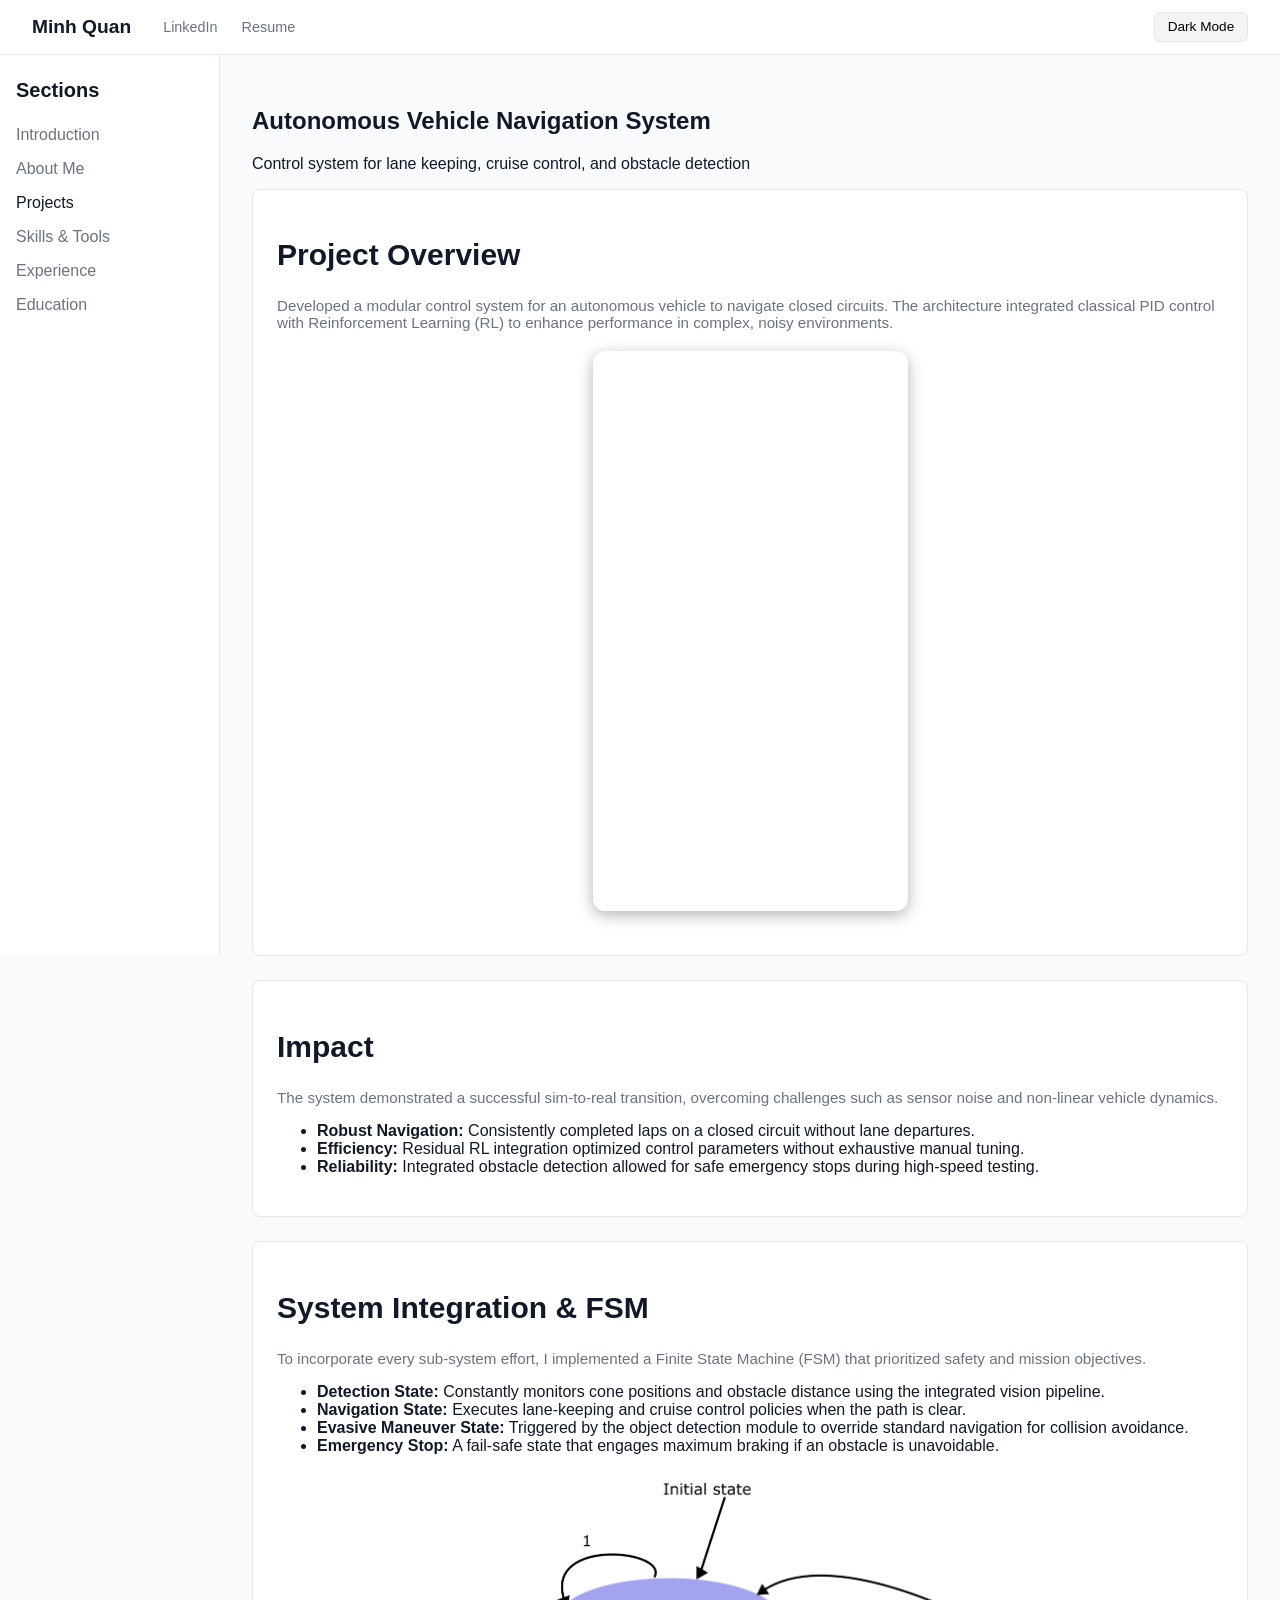
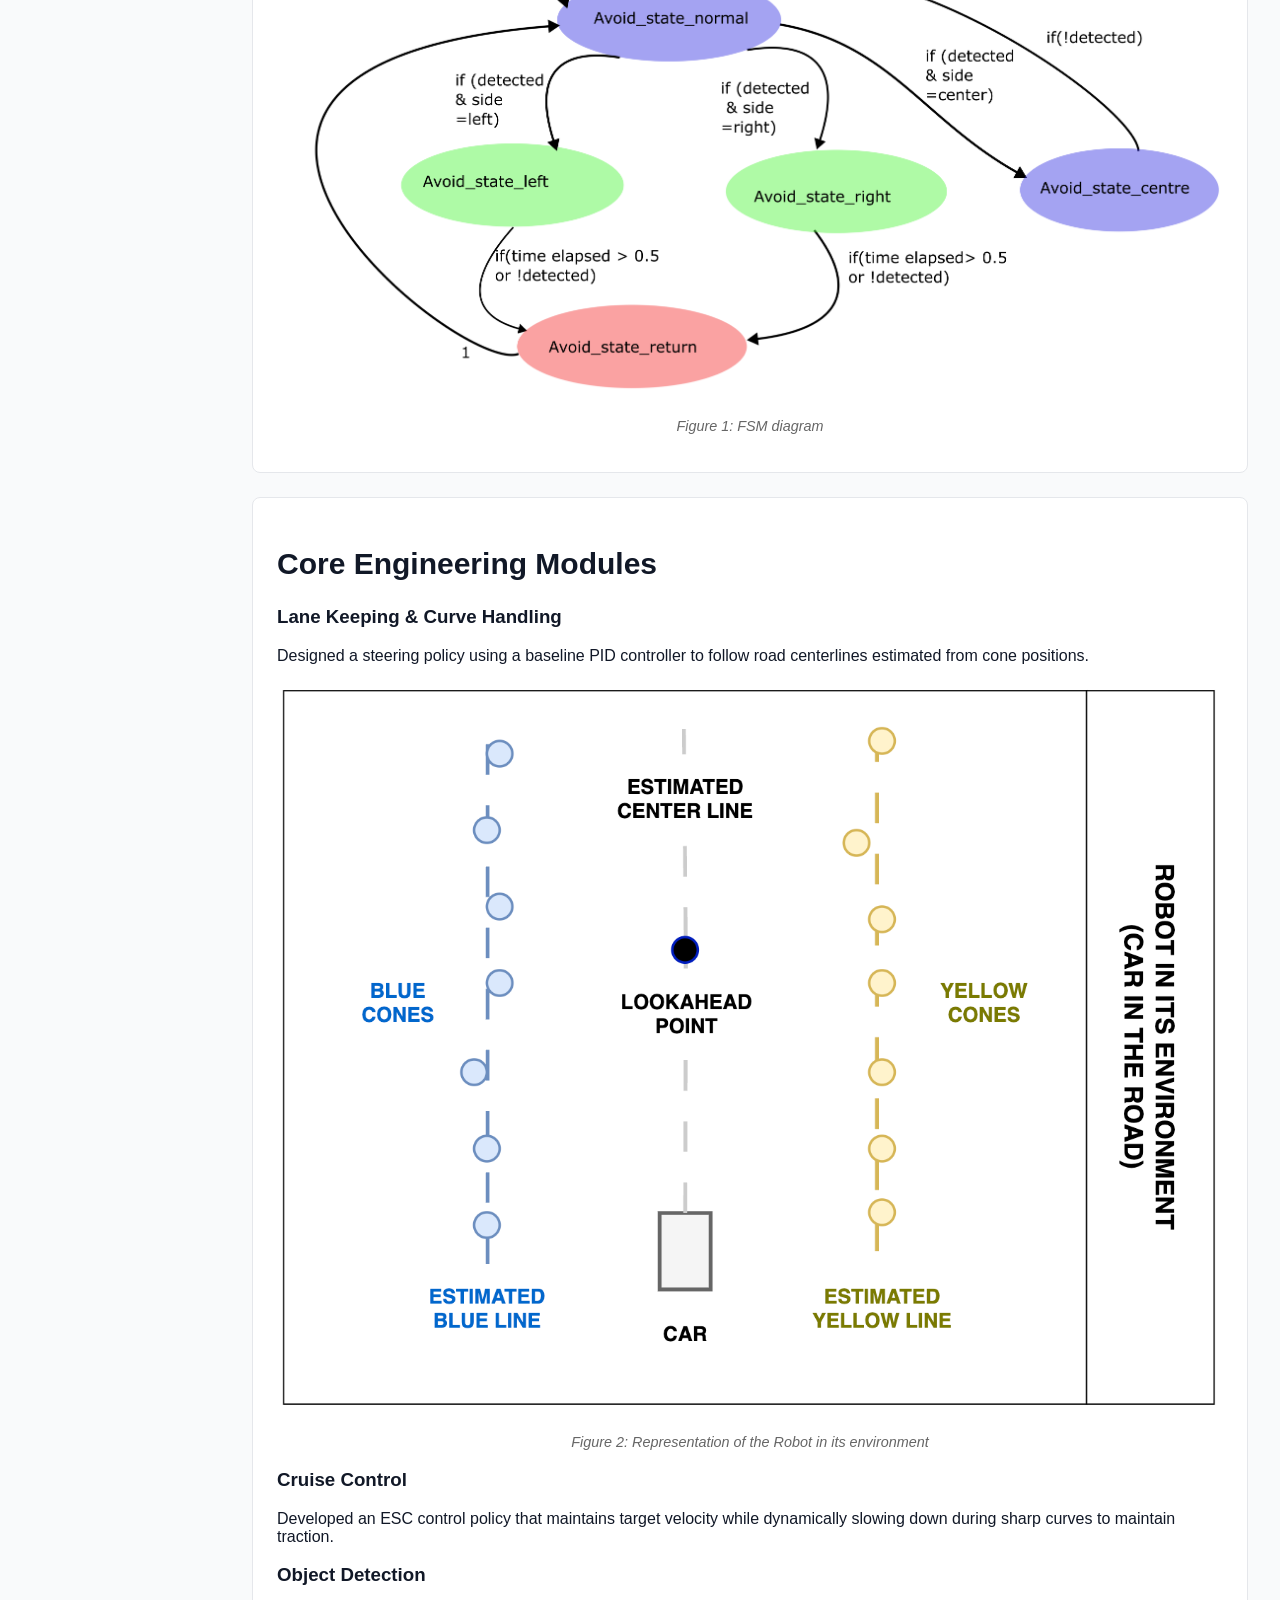
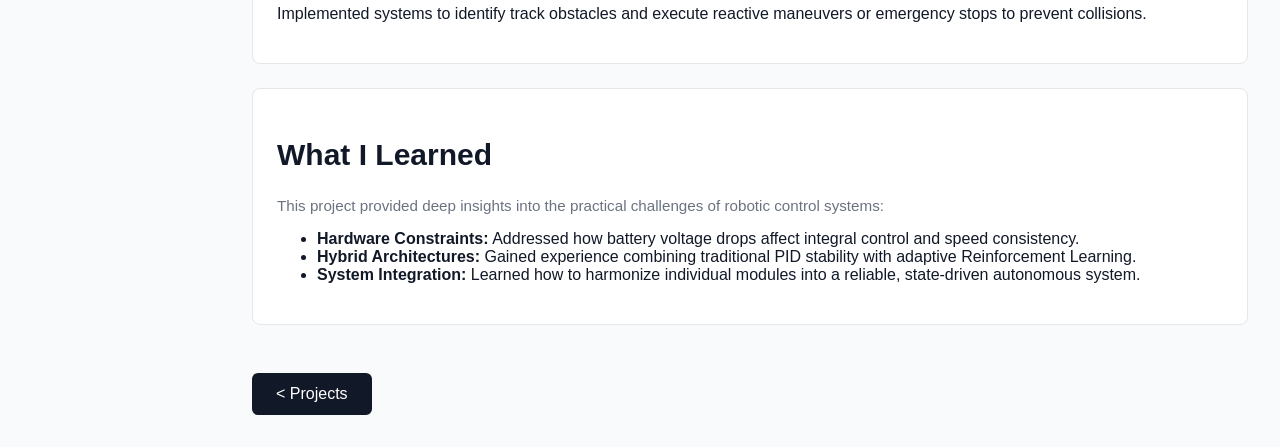
==== autonomous_car.html @ 0cfc57b3 "autonomous car" ====
<!DOCTYPE html>
<html lang="en">
<head>
  <meta charset="UTF-8">
  <meta name="viewport" content="width=device-width, initial-scale=1.0">
  <title>Autonomous Vehicle Navigation | Portfolio</title>
  <link rel="stylesheet" href="style.css">
  
</head>
<body>
  <header class="header">
    <div class="header-left">
      <span class="logo">Minh Quan</span>
      <nav class="top-nav">
        <a href="https://www.linkedin.com/in/your-profile" target="_blank">LinkedIn</a>
        <a href="#">Resume</a>
      </nav>
    </div>
    <div class="header-right">
      <button id="dark-mode-toggle" class="toggle-btn">
        <span class="mode-text">Dark Mode</span>
      </button>
    </div>
  </header>

  <div class="container">
    <aside class="sidebar">
      <h2>Sections</h2>
      <nav class="nav-links">
        <a href="index.html">Introduction</a>
        <a href="index.html#about">About Me</a>
        <a href="projects.html" class="active">Projects</a>
        <a href="skills.html">Skills & Tools</a>
        <a href="experience.html">Experience</a>
        <a href="education.html">Education</a>
      </nav>
    </aside>

    <main class="main-content">
      <section id="project-header">
        <h1>Autonomous Vehicle Navigation System</h1>
        <p class="subtitle">Control system for lane keeping, cruise control, and obstacle detection</p>
      </section>

      <div class="card">
        <div class="card-header">
          <h2>Project Overview</h2>
        </div>
        <p class="description">
          Developed a modular control system for an autonomous vehicle to navigate closed circuits. 
          The architecture integrated classical PID control with Reinforcement Learning (RL) to enhance performance in complex, noisy environments.
        </p>
        <div class="short-video-container">
          <div class="short-video-wrapper">
            <iframe 
              src="https://www.youtube.com/embed/aE3atXdA6-c" 
              title="Autonomous Car Demo" 
              frameborder="0" 
              allow="accelerometer; autoplay; clipboard-write; encrypted-media; gyroscope; picture-in-picture" 
              allowfullscreen>
            </iframe>
          </div>
        </div>
      </div>

      <div class="card">
        <div class="card-header">
          <h2>Impact</h2>
        </div>
        <p class="description">
          The system demonstrated a successful sim-to-real transition, overcoming challenges such as sensor noise and non-linear vehicle dynamics.
        </p>
        <ul>
          <li><strong>Robust Navigation:</strong> Consistently completed laps on a closed circuit without lane departures.</li>
          <li><strong>Efficiency:</strong> Residual RL integration optimized control parameters without exhaustive manual tuning.</li>
          <li><strong>Reliability:</strong> Integrated obstacle detection allowed for safe emergency stops during high-speed testing.</li>
        </ul>
      </div>

      <div class="card">
        <div class="card-header">
          <h2>System Integration & FSM</h2>
        </div>
        <p class="description">
          To incorporate every sub-system effort, I implemented a Finite State Machine (FSM) that prioritized safety and mission objectives.
        </p>
        <ul>
          <li><strong>Detection State:</strong> Constantly monitors cone positions and obstacle distance using the integrated vision pipeline.</li>
          <li><strong>Navigation State:</strong> Executes lane-keeping and cruise control policies when the path is clear.</li>
          <li><strong>Evasive Maneuver State:</strong> Triggered by the object detection module to override standard navigation for collision avoidance.</li>
          <li><strong>Emergency Stop:</strong> A fail-safe state that engages maximum braking if an obstacle is unavoidable.</li>
        </ul>
        <img src="images/FSM_diagram.png" alt="FSM Diagram" class="project-img">
        <p class="img-caption">Figure 1: FSM diagram</p>
      </div>

      <div class="card">
        <div class="card-header">
          <h2>Core Engineering Modules</h2>
        </div>
        
        <h3>Lane Keeping & Curve Handling</h3>
        <p>Designed a steering policy using a baseline PID controller to follow road centerlines estimated from cone positions.</p>
        <img src="images/fig-1.png" alt="Robot in Environment" class="project-img">
        <p class="img-caption">Figure 2: Representation of the Robot in its environment</p>

        <h3>Cruise Control</h3>
        <p>Developed an ESC control policy that maintains target velocity while dynamically slowing down during sharp curves to maintain traction.</p>

        <h3>Object Detection</h3>
        <p>Implemented systems to identify track obstacles and execute reactive maneuvers or emergency stops to prevent collisions.</p>
      </div>

      <div class="card">
        <div class="card-header">
          <h2>What I Learned</h2>
        </div>
        <p class="description">
          This project provided deep insights into the practical challenges of robotic control systems:
        </p>
        <ul>
          <li><strong>Hardware Constraints:</strong> Addressed how battery voltage drops affect integral control and speed consistency.</li>
          <li><strong>Hybrid Architectures:</strong> Gained experience combining traditional PID stability with adaptive Reinforcement Learning.</li>
          <li><strong>System Integration:</strong> Learned how to harmonize individual modules into a reliable, state-driven autonomous system.</li>
        </ul>
      </div>
      <a href="projects.html" class="cta-button">&lt; Projects</a>
    </main>
  </div>

  <script src="script.js"></script>
</body>
</html>
---- style.css ----
/* Reset & general */
body {
  margin: 0;
  font-family: Arial, sans-serif;
  background-color: #f9fafb;
  color: #111827;
}

/* Container for sidebar + main content */
.container {
  display: flex;
  min-height: 100vh;
}

/* Sidebar */
.sidebar {
  width: 220px;
  background-color: #ffffff;
  border-right: 1px solid #e5e7eb;
  padding: 1.5rem 1rem;
  box-sizing: border-box;
  position: sticky;
  top: 0;
  height: 100vh;
}

.sidebar h2 {
  margin-top: 0;
  font-size: 1.25rem;
  font-weight: bold;
}

.nav-links {
  display: flex;
  flex-direction: column;
  margin-top: 1rem;
}

.nav-links a {
  text-decoration: none;
  color: #6b7280;
  padding: 0.5rem 0;
  font-weight: 500;
  transition: color 0.2s;
}

.nav-links a:hover,
.nav-links a.active {
  color: #111827;
}

/* Main content */
.main-content {
  flex: 1;
  padding: 2rem;
  overflow-y: auto;
}

/* Sections */
.section {
  display: none;
}

.section.active {
  display: block;
}

.section h1 {
  font-size: 2rem;
  margin-bottom: 1rem;
}

/* Cards (for experience, education, projects) */
.card,
.project-card {
  background-color: #ffffff;
  border: 1px solid #e5e7eb;
  border-radius: 0.5rem;
  padding: 1.5rem;
  margin-bottom: 1.5rem;
  box-sizing: border-box;
  transition: transform 0.2s, box-shadow 0.2s;
}

.card:hover,
.project-card:hover {
  transform: translateY(-5px);
  box-shadow: 0 10px 15px rgba(0,0,0,0.1);
}

.card-header,
.project-card h3 {
  margin-top: 0;
  font-size: 1.25rem;
  margin-bottom: 0.5rem;
}

.card .date {
  font-size: 0.85rem;
  color: #6b7280;
  display: block;
  margin-bottom: 0.25rem;
}

.card .description,
.project-card p {
  font-size: 0.95rem;
  color: #6b7280;
  margin: 0;
}

.project-card a {
  color: #3b82f6;
  text-decoration: none;
}

.project-card a:hover {
  text-decoration: underline;
}

/* Header (top bar above main content) */
.header {
  background: rgba(255, 255, 255, 0.9);
  border-bottom: 1px solid #e5e7eb;
  padding: 1rem;
  position: sticky;
  top: 0;
  z-index: 100;
}

.header .logo {
  font-weight: bold;
  font-size: 1.2rem;
  text-decoration: none;
  color: #111827;
}

.nav {
  display: flex;
  gap: 1rem;
}

.nav a {
  text-decoration: none;
  color: #6b7280;
  font-weight: 500;
  transition: color 0.2s ease;
}

.nav a:hover {
  color: #111827;
}

/* Loader */
.loader {
  display: flex;
  flex-direction: column;
  align-items: center;
  margin-top: 2rem;
}

.loader-icon {
  width: 50px;
  height: 50px;
  stroke: #6b7280;
  fill: none;
  stroke-width: 2;
  animation: spin 1s linear infinite;
}

@keyframes spin {
  from { transform: rotate(0deg); }
  to { transform: rotate(360deg); }
}

/* Footer */
.footer {
  background-color: rgba(255, 255, 255, 0.95);
  border-top: 1px solid #e5e7eb;
  padding: 1rem 0;
  text-align: center;
  font-size: 0.9rem;
  color: #6b7280;
}

.footer a {
  color: #3b82f6;
  text-decoration: none;
}

.footer a:hover {
  text-decoration: underline;
}

.video-container {
  position: relative;
  width: 100%;
  max-width: 700px;
  margin-top: 1rem;
  border-radius: 0.5rem;
  overflow: hidden;
}

.video-container iframe {
  width: 100%;
  height: 400px;
  border: none;
}

/* Comparison table styles */
.comparison-table {
  width: 100%;
  border-collapse: collapse;
  margin: 1rem 0;
  font-size: 0.9rem;
}

.comparison-table th,
.comparison-table td {
  border: 1px solid #e5e7eb;
  padding: 0.75rem;
  text-align: left;
}

.comparison-table th {
  background-color: #f9fafb;
  font-weight: 600;
  color: #111827;
}

.comparison-table td {
  color: #6b7280;
}

.comparison-table tr:nth-child(even) {
  background-color: #f9fafb;
}

.comparison-table tr:hover {
  background-color: #f3f4f6;
}

/* Top Bar Styles */
.header {
  display: flex;
  justify-content: space-between;
  align-items: center;
  background: #ffffff;
  border-bottom: 1px solid #e5e7eb;
  padding: 0.75rem 2rem;
  position: sticky;
  top: 0;
  z-index: 1000;
}

.header-left {
  display: flex;
  align-items: center;
  gap: 2rem;
}

.top-nav {
  display: flex;
  gap: 1.5rem;
}

.top-nav a {
  text-decoration: none;
  color: #6b7280;
  font-size: 0.9rem;
  font-weight: 500;
  transition: color 0.2s;
}

.top-nav a:hover {
  color: #111827;
}

.toggle-btn {
  background: #f3f4f6;
  border: 1px solid #e5e7eb;
  padding: 0.4rem 0.8rem;
  border-radius: 0.375rem;
  cursor: pointer;
  font-size: 0.85rem;
  font-weight: 500;
  transition: all 0.2s;
}

/* Dark Mode Variables & Class */
body.dark-mode {
  background-color: #111827;
  color: #f9fafb;
}

.dark-mode .sidebar, 
.dark-mode .header,
.dark-mode .card,
.dark-mode .project-card {
  background-color: #1f2937;
  border-color: #374151;
  color: #f9fafb;
}

.dark-mode .nav-links a,
.dark-mode .top-nav a,
.dark-mode .card .description {
  color: #9ca3af;
}

.dark-mode .nav-links a:hover,
.dark-mode .top-nav a:hover,
.dark-mode .logo {
  color: #ffffff;
}

.dark-mode .toggle-btn {
  background: #374151;
  color: #ffffff;
  border-color: #4b5563;
}

/* Dark Mode Colors */
body.dark-mode {
  background-color: #111827; /* Dark background */
  color: #f9fafb;            /* Light text */
}

/* Adjust components for Dark Mode */
.dark-mode .sidebar, 
.dark-mode .header,
.dark-mode .card,
.dark-mode .project-card {
  background-color: #1f2937;
  border-color: #374151;
}

.dark-mode .nav-links a,
.dark-mode .top-nav a,
.dark-mode .description {
  color: #9ca3af;
}

.dark-mode .nav-links a:hover,
.dark-mode .top-nav a:hover {
  color: #ffffff;
}

/* Update the toggle button appearance in dark mode */
.dark-mode .toggle-btn {
  background: #374151;
  color: #ffffff;
  border-color: #4b5563;
}

/* CTA Button Styling */
.cta-button {
  display: inline-block;
  margin-top: 1.5rem;
  padding: 0.75rem 1.5rem;
  background-color: #111827; /* Dark gray/black */
  color: #ffffff;
  text-decoration: none;
  border-radius: 0.375rem;
  font-weight: 500;
  transition: background-color 0.2s, transform 0.1s;
}

/* Hover Effect */
.cta-button:hover {
  background-color: #374151; /* Slightly lighter gray on hover */
  transform: translateY(-2px);
}

.cta-button:active {
  transform: translateY(0);
}

/* Dark Mode Adjustment for Buttons */
.dark-mode .cta-button {
  background-color: #3b82f6; /* Blue in dark mode for better visibility */
  color: #ffffff;
}

.dark-mode .cta-button:hover {
  background-color: #2563eb;
}
/* Artistic Typography */
.hero-title {
  font-size: 3.5rem; /* Big, bold impact */
  font-weight: 800;
  margin-bottom: 0.5rem;
  letter-spacing: -1px;
  color: #111827;
}

.hero-quote {
  font-size: 1.5rem; /* Smaller than title, bigger than body */
  font-weight: 500;
  color: #4b5563;
  font-style: italic;
  margin-bottom: 2rem;
  border-left: 3px solid #3b82f6; /* Artistic accent line */
  padding-left: 1rem;
}

.hero-description, .about-text p {
  font-size: 1.1rem;
  line-height: 1.8; /* Increased line height for readability */
  max-width: 800px;
  color: #374151;
}

.about-text p {
  margin-bottom: 1.5rem;
}

/* Dark Mode Adjustments */
.dark-mode .hero-title {
  color: #ffffff;
}

.dark-mode .hero-quote {
  color: #9ca3af;
  border-left-color: #60a5fa;
}

.dark-mode .hero-description, 
.dark-mode .about-text p {
  color: #d1d5db;
}

/* Make bold text pop in dark mode */
.dark-mode strong {
  color: #60a5fa;
}

/* Centered container for the vertical Short video */
    .short-video-container {
      display: flex;
      justify-content: center;
      padding: 20px 0;
    }

    .short-video-wrapper {
      position: relative;
      width: 315px; 
      height: 560px; 
      border-radius: 12px;
      overflow: hidden;
      box-shadow: 0 4px 15px rgba(0,0,0,0.3);
    }

    .short-video-wrapper iframe {
      position: absolute;
      top: 0;
      left: 0;
      width: 100%;
      height: 100%;
    }

    /* Resizing Figure 1 to be more proportional */
    .project-img {
      display: block;
      margin: 20px auto;
      max-width: 1000px; /* Reduced size for Figure 1 */
      width: 100%;
      height: auto;
      border-radius: 8px;
    }

    .img-caption {
      text-align: center;
      font-style: italic;
      font-size: 0.9em;
      color: #666;
    }
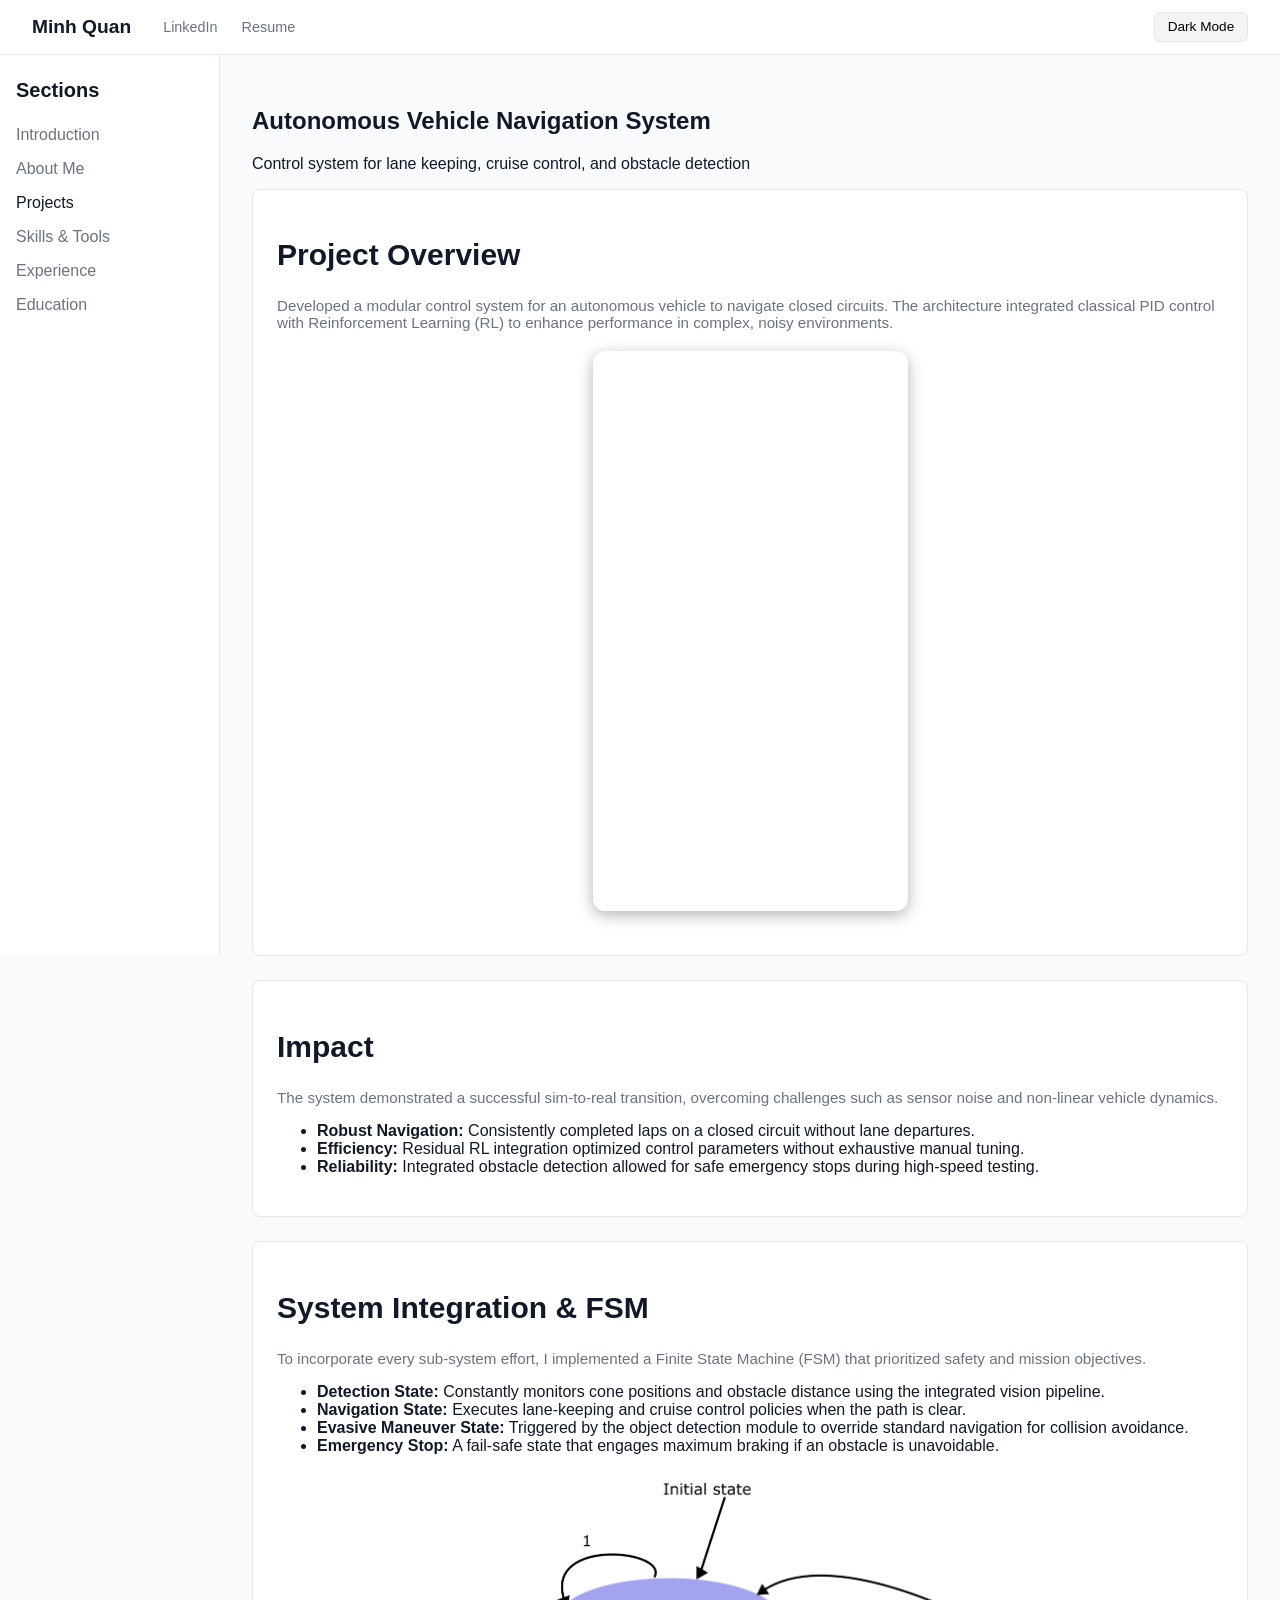
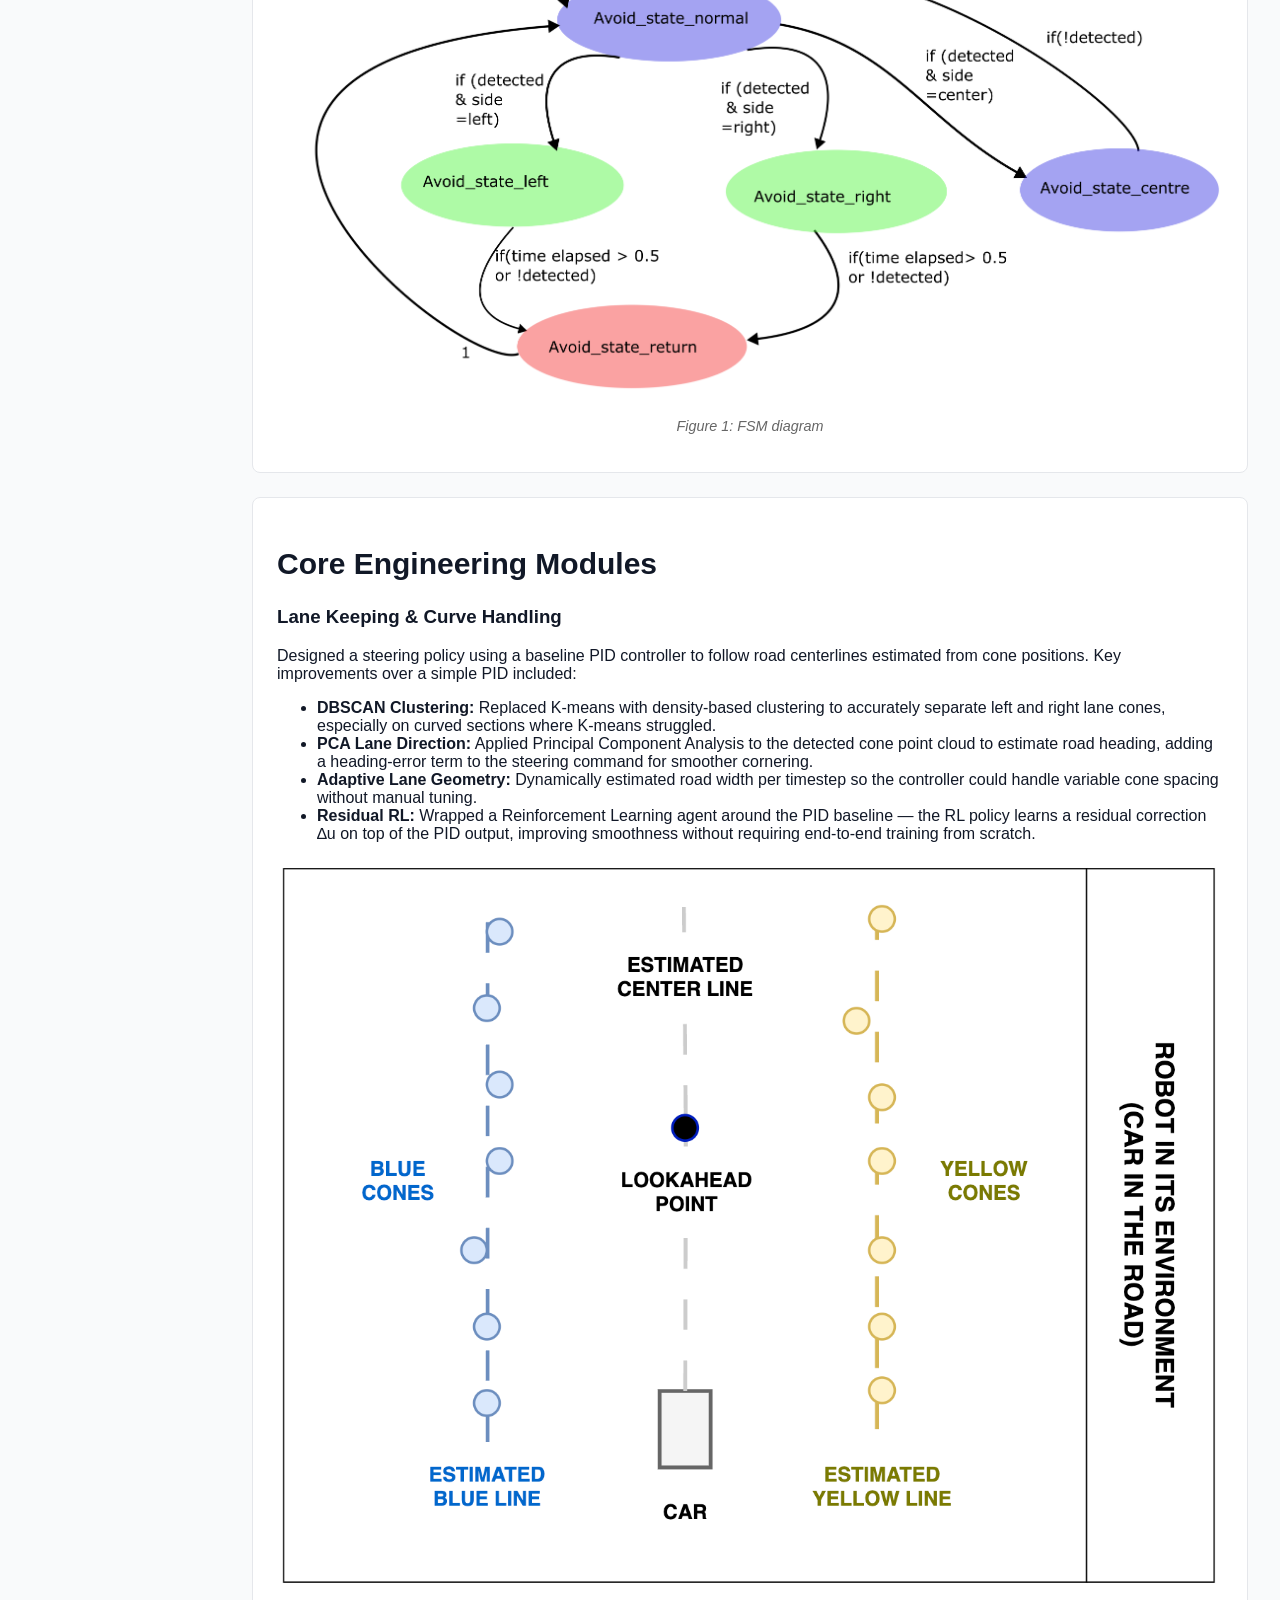
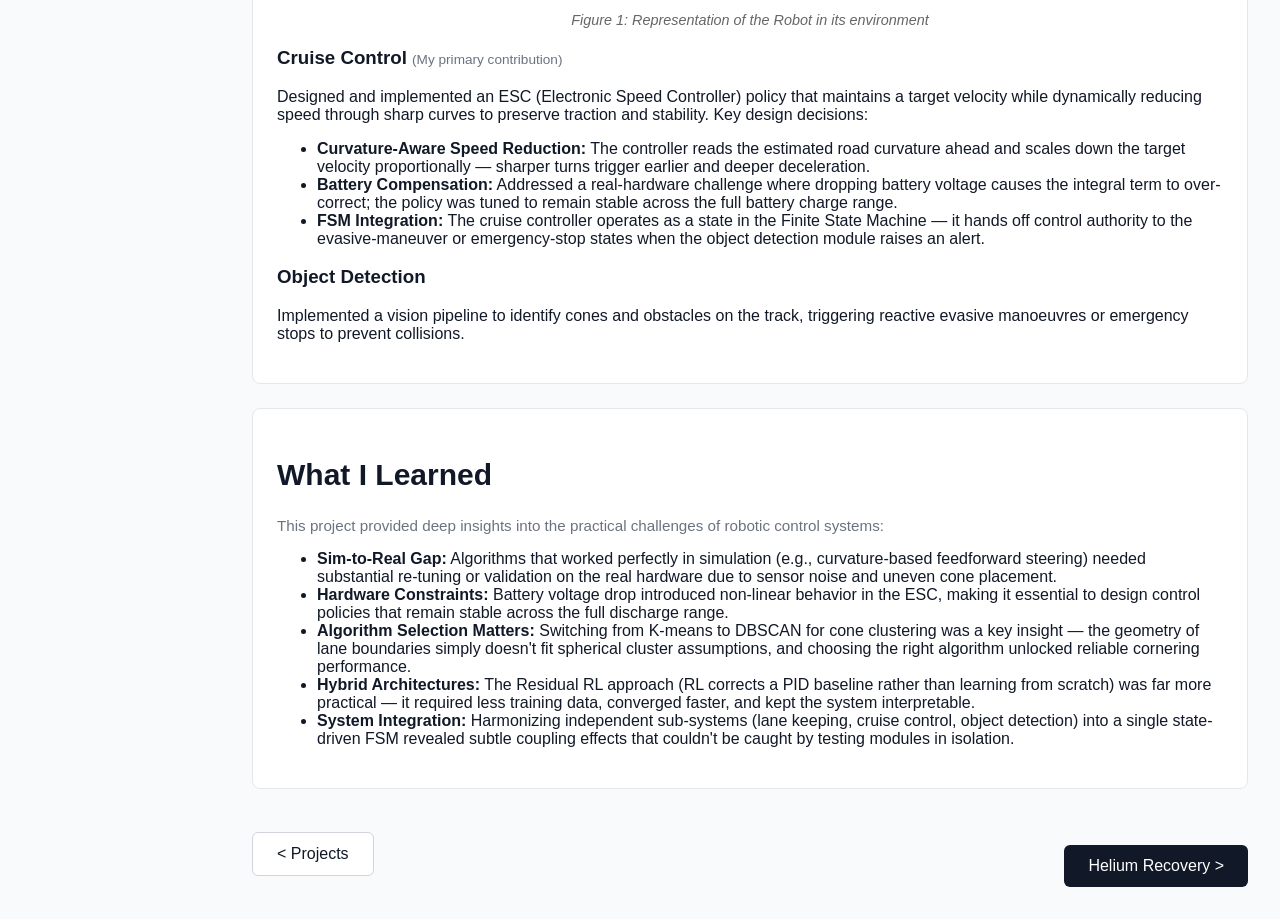
==== commit 8fcc53ce: "Add back/forward navigation and improve AI4R project details - Add .gitignore to exclude .claude/ an" ====
--- a/autonomous_car.html
+++ b/autonomous_car.html
@@ -12,7 +12,7 @@
     <div class="header-left">
       <span class="logo">Minh Quan</span>
       <nav class="top-nav">
-        <a href="https://www.linkedin.com/in/your-profile" target="_blank">LinkedIn</a>
+        <a href="https://www.linkedin.com/in/quantran22/" target="_blank">LinkedIn</a>
         <a href="#">Resume</a>
       </nav>
     </div>
@@ -98,17 +98,29 @@
         <div class="card-header">
           <h2>Core Engineering Modules</h2>
         </div>
-        
+
         <h3>Lane Keeping & Curve Handling</h3>
-        <p>Designed a steering policy using a baseline PID controller to follow road centerlines estimated from cone positions.</p>
+        <p>Designed a steering policy using a baseline PID controller to follow road centerlines estimated from cone positions.
+        Key improvements over a simple PID included:</p>
+        <ul>
+          <li><strong>DBSCAN Clustering:</strong> Replaced K-means with density-based clustering to accurately separate left and right lane cones, especially on curved sections where K-means struggled.</li>
+          <li><strong>PCA Lane Direction:</strong> Applied Principal Component Analysis to the detected cone point cloud to estimate road heading, adding a heading-error term to the steering command for smoother cornering.</li>
+          <li><strong>Adaptive Lane Geometry:</strong> Dynamically estimated road width per timestep so the controller could handle variable cone spacing without manual tuning.</li>
+          <li><strong>Residual RL:</strong> Wrapped a Reinforcement Learning agent around the PID baseline — the RL policy learns a residual correction ∆u on top of the PID output, improving smoothness without requiring end-to-end training from scratch.</li>
+        </ul>
         <img src="images/fig-1.png" alt="Robot in Environment" class="project-img">
-        <p class="img-caption">Figure 2: Representation of the Robot in its environment</p>
+        <p class="img-caption">Figure 1: Representation of the Robot in its environment</p>
 
-        <h3>Cruise Control</h3>
-        <p>Developed an ESC control policy that maintains target velocity while dynamically slowing down during sharp curves to maintain traction.</p>
+        <h3>Cruise Control <span style="font-size:0.85rem; font-weight:400; color:#6b7280;">(My primary contribution)</span></h3>
+        <p>Designed and implemented an ESC (Electronic Speed Controller) policy that maintains a target velocity while dynamically reducing speed through sharp curves to preserve traction and stability. Key design decisions:</p>
+        <ul>
+          <li><strong>Curvature-Aware Speed Reduction:</strong> The controller reads the estimated road curvature ahead and scales down the target velocity proportionally — sharper turns trigger earlier and deeper deceleration.</li>
+          <li><strong>Battery Compensation:</strong> Addressed a real-hardware challenge where dropping battery voltage causes the integral term to over-correct; the policy was tuned to remain stable across the full battery charge range.</li>
+          <li><strong>FSM Integration:</strong> The cruise controller operates as a state in the Finite State Machine — it hands off control authority to the evasive-maneuver or emergency-stop states when the object detection module raises an alert.</li>
+        </ul>
 
         <h3>Object Detection</h3>
-        <p>Implemented systems to identify track obstacles and execute reactive maneuvers or emergency stops to prevent collisions.</p>
+        <p>Implemented a vision pipeline to identify cones and obstacles on the track, triggering reactive evasive manoeuvres or emergency stops to prevent collisions.</p>
       </div>
 
       <div class="card">
@@ -119,12 +131,17 @@
           This project provided deep insights into the practical challenges of robotic control systems:
         </p>
         <ul>
-          <li><strong>Hardware Constraints:</strong> Addressed how battery voltage drops affect integral control and speed consistency.</li>
-          <li><strong>Hybrid Architectures:</strong> Gained experience combining traditional PID stability with adaptive Reinforcement Learning.</li>
-          <li><strong>System Integration:</strong> Learned how to harmonize individual modules into a reliable, state-driven autonomous system.</li>
+          <li><strong>Sim-to-Real Gap:</strong> Algorithms that worked perfectly in simulation (e.g., curvature-based feedforward steering) needed substantial re-tuning or validation on the real hardware due to sensor noise and uneven cone placement.</li>
+          <li><strong>Hardware Constraints:</strong> Battery voltage drop introduced non-linear behavior in the ESC, making it essential to design control policies that remain stable across the full discharge range.</li>
+          <li><strong>Algorithm Selection Matters:</strong> Switching from K-means to DBSCAN for cone clustering was a key insight — the geometry of lane boundaries simply doesn't fit spherical cluster assumptions, and choosing the right algorithm unlocked reliable cornering performance.</li>
+          <li><strong>Hybrid Architectures:</strong> The Residual RL approach (RL corrects a PID baseline rather than learning from scratch) was far more practical — it required less training data, converged faster, and kept the system interpretable.</li>
+          <li><strong>System Integration:</strong> Harmonizing independent sub-systems (lane keeping, cruise control, object detection) into a single state-driven FSM revealed subtle coupling effects that couldn't be caught by testing modules in isolation.</li>
         </ul>
       </div>
-      <a href="projects.html" class="cta-button">&lt; Projects</a>
+      <div class="section-nav">
+        <a href="projects.html" class="cta-button-back">&lt; Projects</a>
+        <a href="helium_recovery.html" class="cta-button">Helium Recovery &gt;</a>
+      </div>
     </main>
   </div>
 
--- a/style.css
+++ b/style.css
@@ -474,4 +474,49 @@
       font-style: italic;
       font-size: 0.9em;
       color: #666;
-    }+    }
+
+/* Section Navigation (Back / Forward buttons) */
+.section-nav {
+  display: flex;
+  justify-content: space-between;
+  align-items: center;
+  margin-top: 2rem;
+}
+
+.section-nav span {
+  /* empty placeholder to keep spacing when one side has no button */
+  display: inline-block;
+}
+
+.cta-button-back {
+  display: inline-block;
+  margin-top: 0;
+  padding: 0.75rem 1.5rem;
+  background-color: #ffffff;
+  color: #111827;
+  text-decoration: none;
+  border-radius: 0.375rem;
+  font-weight: 500;
+  border: 1px solid #d1d5db;
+  transition: background-color 0.2s, transform 0.1s;
+}
+
+.cta-button-back:hover {
+  background-color: #f3f4f6;
+  transform: translateY(-2px);
+}
+
+.cta-button-back:active {
+  transform: translateY(0);
+}
+
+.dark-mode .cta-button-back {
+  background-color: #1f2937;
+  color: #f9fafb;
+  border-color: #374151;
+}
+
+.dark-mode .cta-button-back:hover {
+  background-color: #374151;
+}
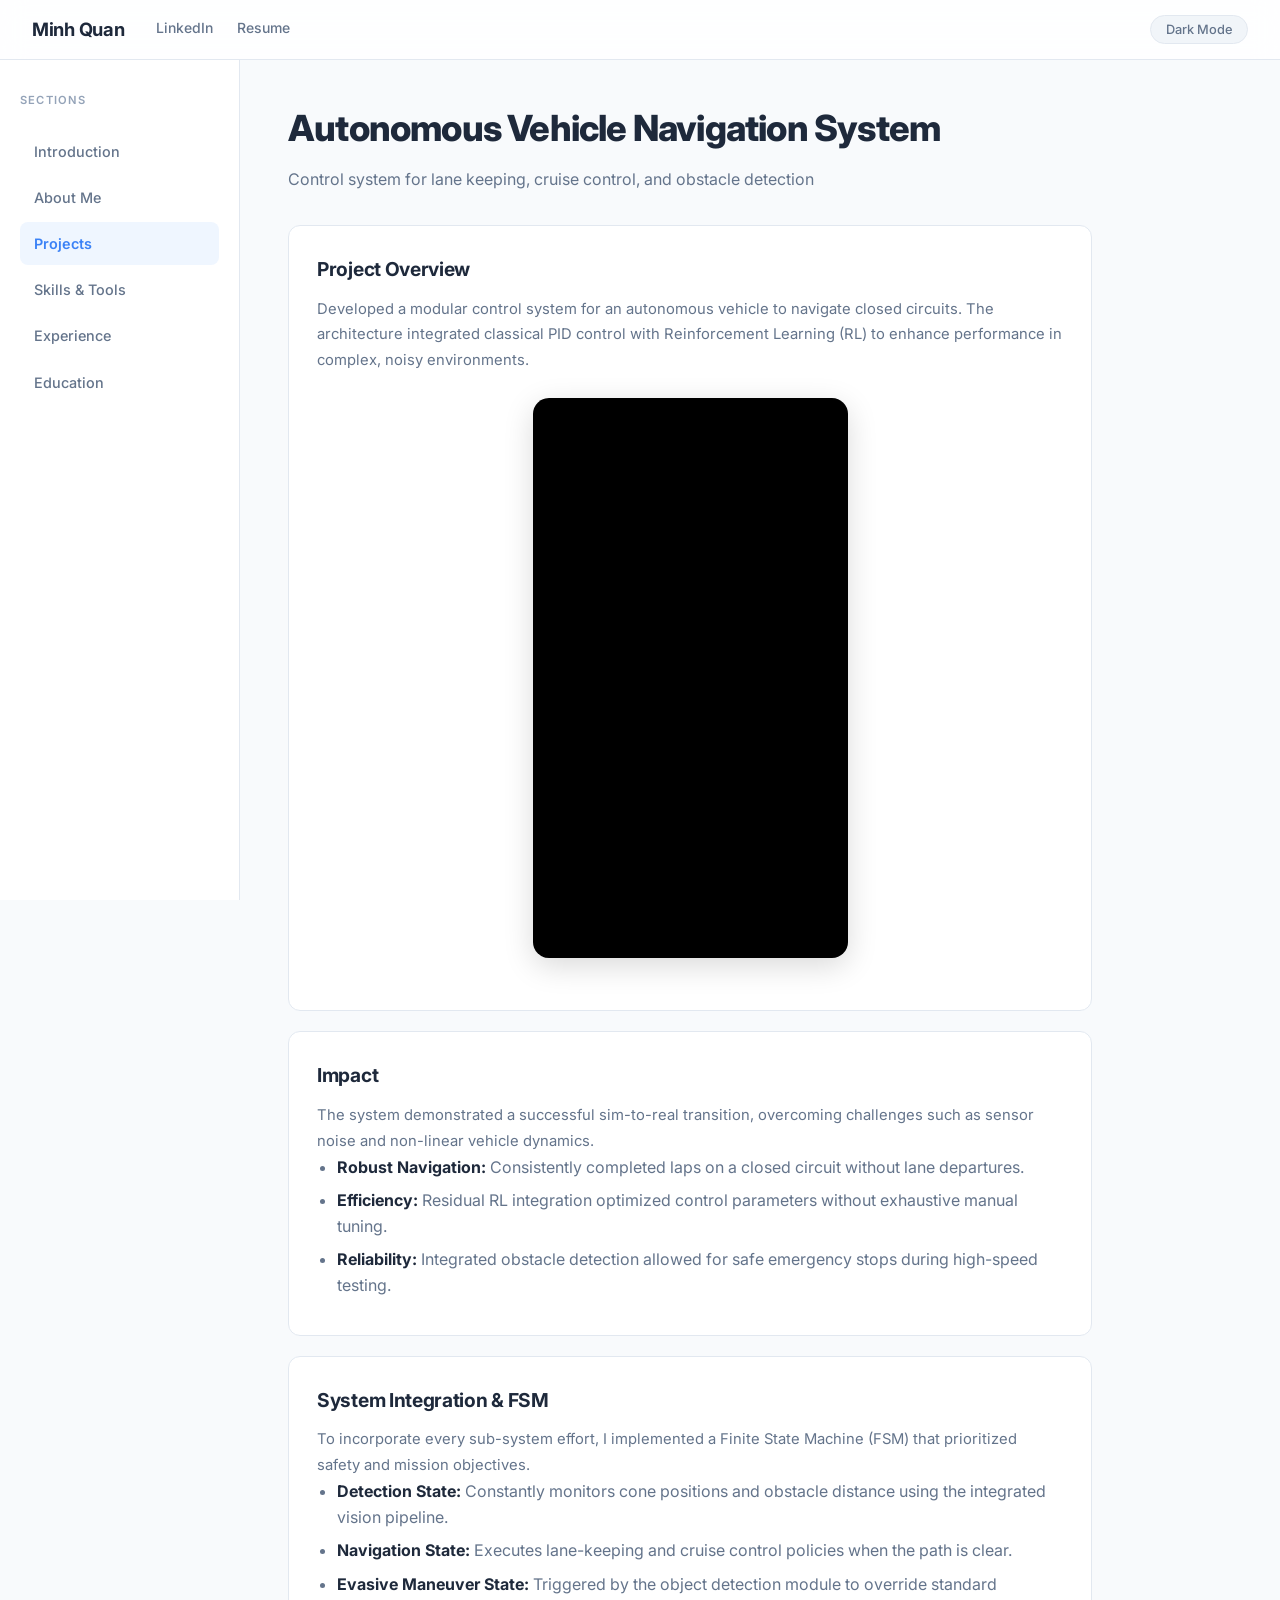
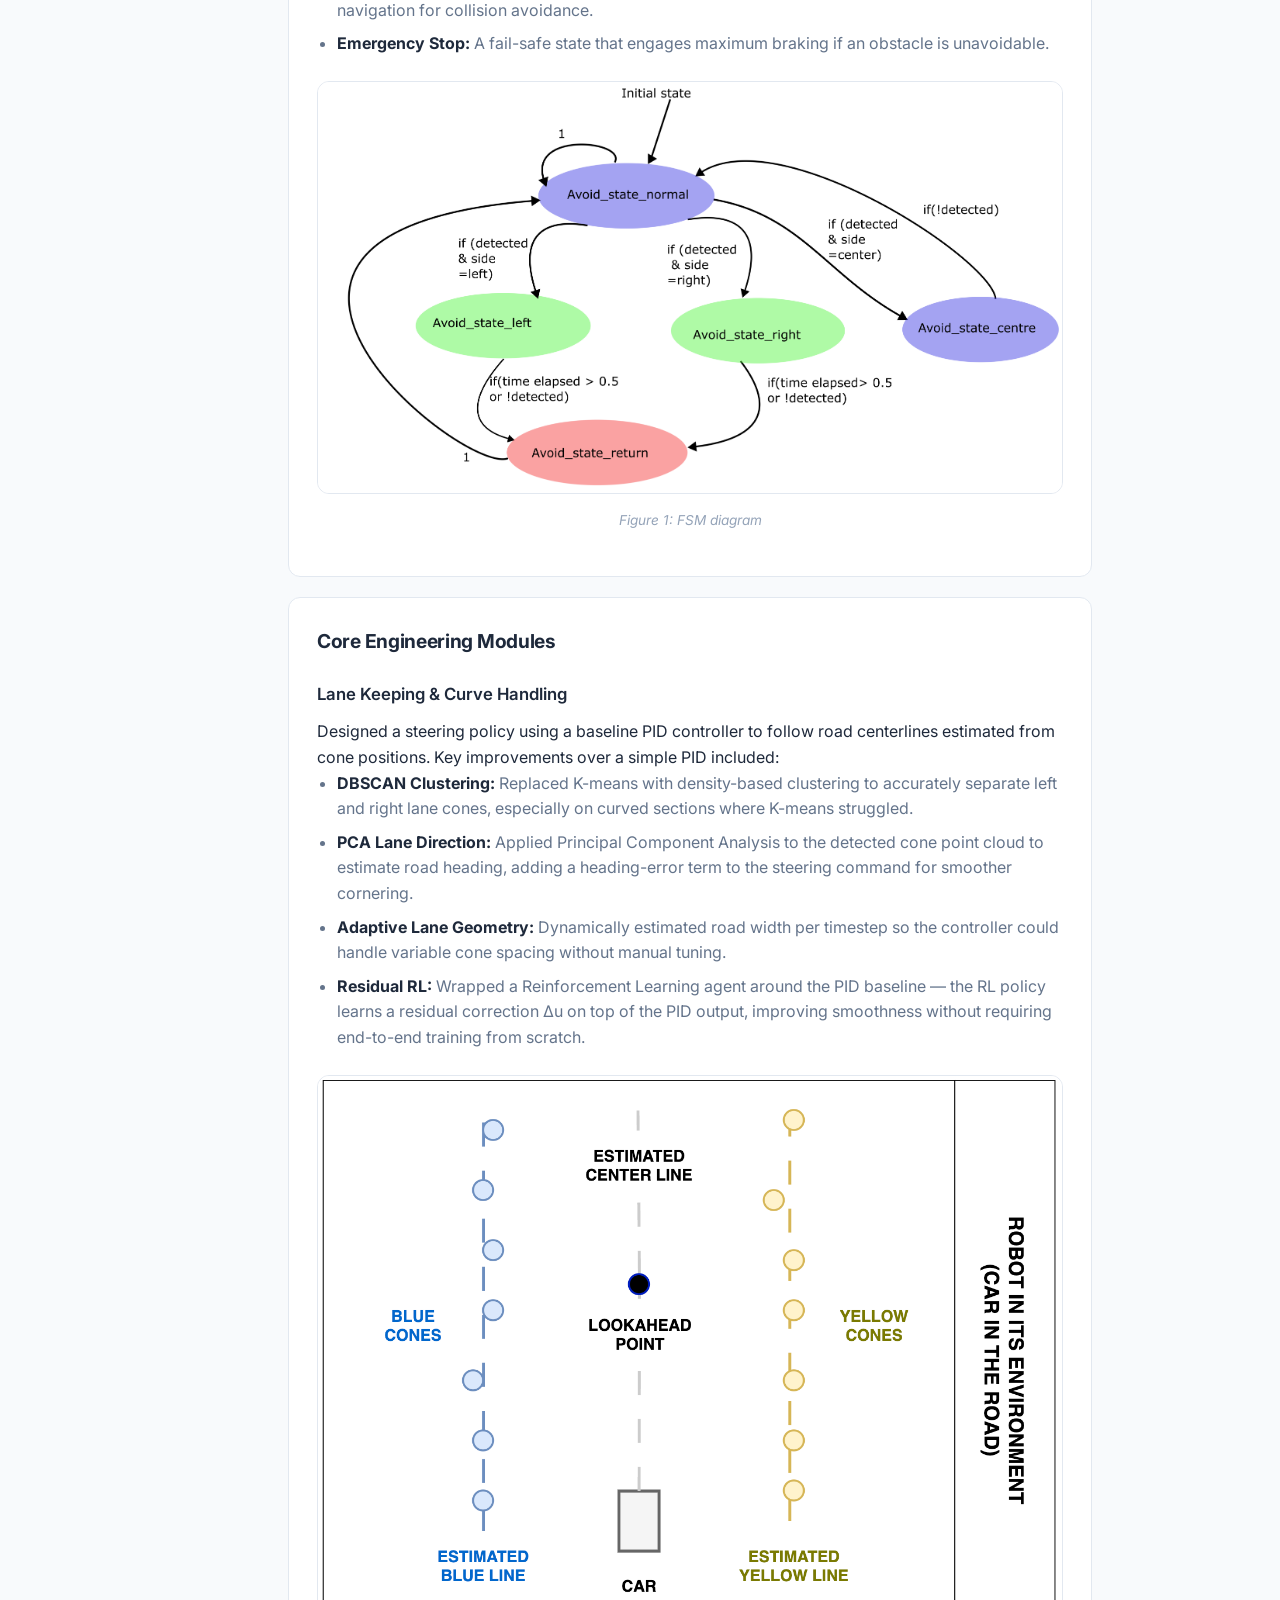
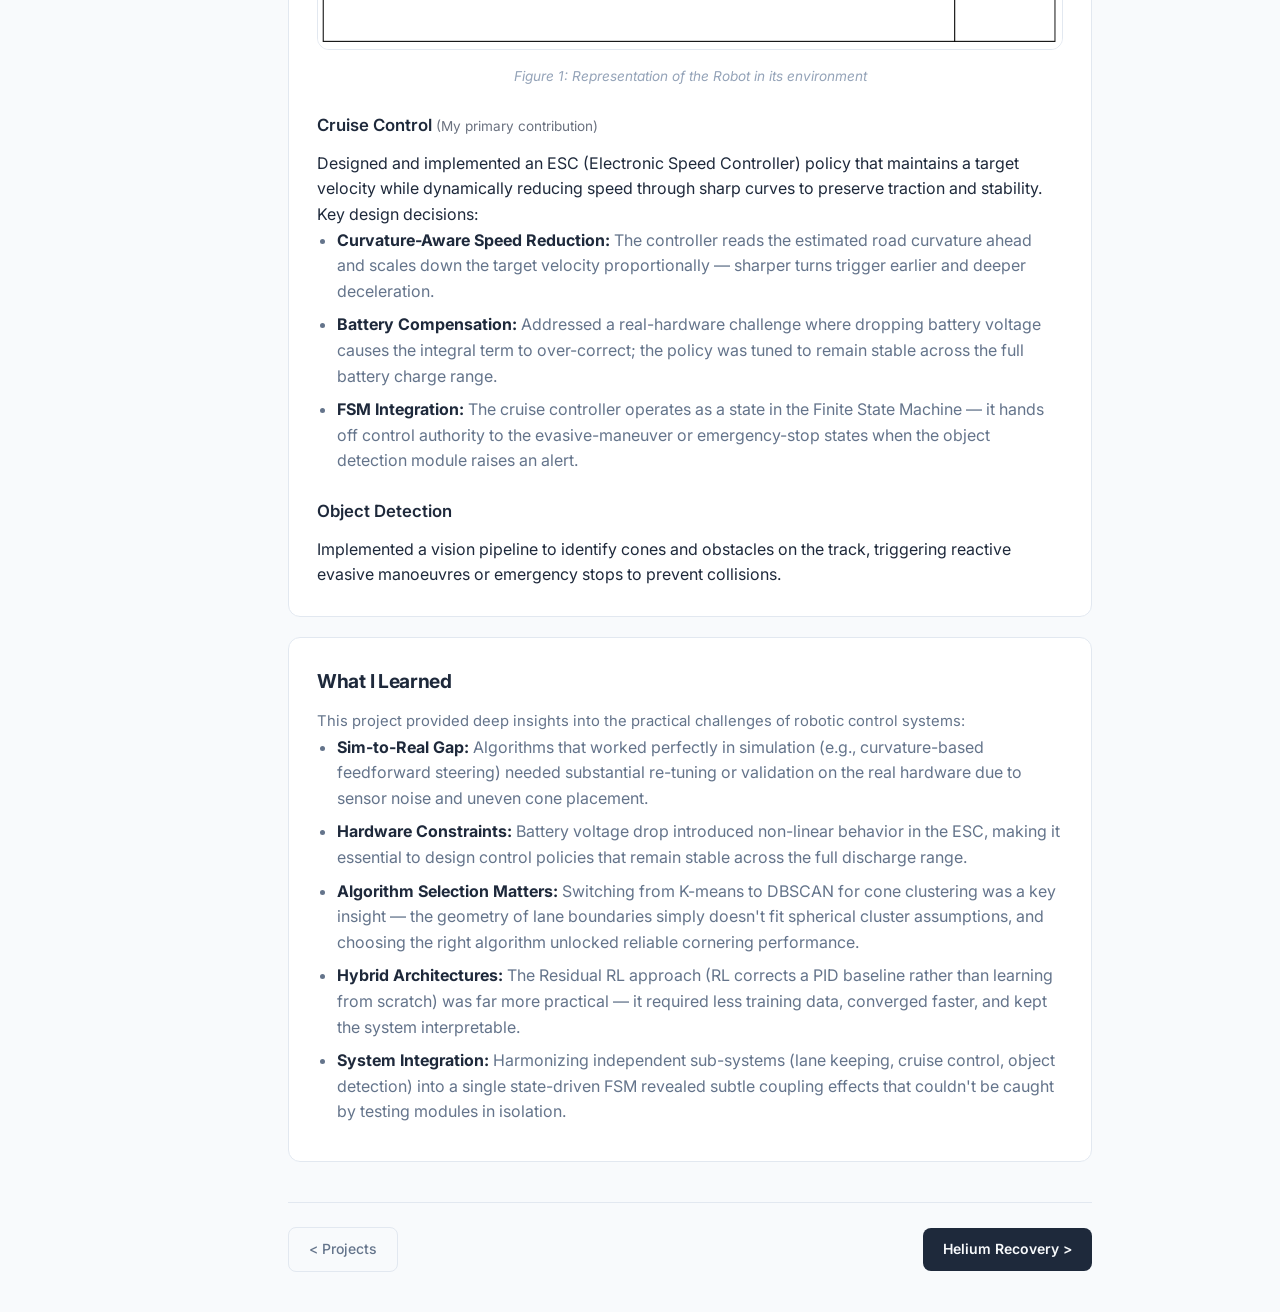
==== commit a4a4b2db: "Redesign portfolio with modern CSS, fix line follower page, add skills tags - Complete CSS rewrite: " ====
--- a/autonomous_car.html
+++ b/autonomous_car.html
@@ -4,12 +4,15 @@
   <meta charset="UTF-8">
   <meta name="viewport" content="width=device-width, initial-scale=1.0">
   <title>Autonomous Vehicle Navigation | Portfolio</title>
+  <link rel="preconnect" href="https://fonts.googleapis.com">
+  <link rel="preconnect" href="https://fonts.gstatic.com" crossorigin>
+  <link href="https://fonts.googleapis.com/css2?family=Inter:wght@300;400;500;600;700;800;900&display=swap" rel="stylesheet">
   <link rel="stylesheet" href="style.css">
-  
 </head>
 <body>
   <header class="header">
     <div class="header-left">
+      <button id="menu-toggle" class="menu-btn" aria-label="Open menu">&#9776;</button>
       <span class="logo">Minh Quan</span>
       <nav class="top-nav">
         <a href="https://www.linkedin.com/in/quantran22/" target="_blank">LinkedIn</a>
@@ -23,6 +26,7 @@
     </div>
   </header>
 
+  <div class="overlay" id="overlay"></div>
   <div class="container">
     <aside class="sidebar">
       <h2>Sections</h2>
--- a/style.css
+++ b/style.css
@@ -1,157 +1,707 @@
-/* Reset & general */
+/* ============================================================
+   PORTFOLIO — Modern Redesign
+   ============================================================ */
+
+/* ── CSS VARIABLES ────────────────────────────────────────── */
+:root {
+  /* Colors — Light */
+  --bg:            #f8fafc;
+  --bg-card:       #ffffff;
+  --bg-sidebar:    #ffffff;
+  --bg-header:     rgba(255, 255, 255, 0.82);
+  --border:        #e2e8f0;
+  --text:          #1e293b;
+  --text-secondary:#64748b;
+  --text-muted:    #94a3b8;
+  --accent:        #3b82f6;
+  --accent-hover:  #2563eb;
+  --accent-soft:   #eff6ff;
+  --gradient-start:#3b82f6;
+  --gradient-end:  #8b5cf6;
+  --card-shadow:   0 1px 3px rgba(0,0,0,0.06), 0 1px 2px rgba(0,0,0,0.04);
+  --card-shadow-hover: 0 20px 40px rgba(0,0,0,0.08), 0 8px 16px rgba(0,0,0,0.06);
+  --overlay-bg:    rgba(15, 23, 42, 0.5);
+  --tag-bg:        #f1f5f9;
+  --tag-text:      #475569;
+  --timeline-line: #e2e8f0;
+  --timeline-dot:  #3b82f6;
+  --table-stripe:  #f8fafc;
+  --table-hover:   #f1f5f9;
+}
+
+body.dark-mode {
+  --bg:            #0f172a;
+  --bg-card:       #1e293b;
+  --bg-sidebar:    #1e293b;
+  --bg-header:     rgba(15, 23, 42, 0.85);
+  --border:        #334155;
+  --text:          #f1f5f9;
+  --text-secondary:#94a3b8;
+  --text-muted:    #64748b;
+  --accent:        #60a5fa;
+  --accent-hover:  #93c5fd;
+  --accent-soft:   rgba(59, 130, 246, 0.12);
+  --gradient-start:#60a5fa;
+  --gradient-end:  #a78bfa;
+  --card-shadow:   0 1px 3px rgba(0,0,0,0.2), 0 1px 2px rgba(0,0,0,0.15);
+  --card-shadow-hover: 0 20px 40px rgba(0,0,0,0.3), 0 8px 16px rgba(0,0,0,0.2);
+  --overlay-bg:    rgba(0, 0, 0, 0.6);
+  --tag-bg:        #334155;
+  --tag-text:      #cbd5e1;
+  --timeline-line: #334155;
+  --timeline-dot:  #60a5fa;
+  --table-stripe:  rgba(30, 41, 59, 0.5);
+  --table-hover:   rgba(51, 65, 85, 0.5);
+}
+
+/* ── RESET & BASE ─────────────────────────────────────────── */
+*, *::before, *::after {
+  margin: 0;
+  padding: 0;
+  box-sizing: border-box;
+}
+
+html {
+  scroll-behavior: smooth;
+  -webkit-text-size-adjust: 100%;
+}
+
 body {
-  margin: 0;
-  font-family: Arial, sans-serif;
-  background-color: #f9fafb;
-  color: #111827;
-}
-
-/* Container for sidebar + main content */
+  font-family: 'Inter', -apple-system, BlinkMacSystemFont, 'Segoe UI', sans-serif;
+  background-color: var(--bg);
+  color: var(--text);
+  line-height: 1.6;
+  transition: background-color 0.3s ease, color 0.3s ease;
+  -webkit-font-smoothing: antialiased;
+  -moz-osx-font-smoothing: grayscale;
+}
+
+a {
+  color: var(--accent);
+  text-decoration: none;
+  transition: color 0.2s ease;
+}
+
+a:hover {
+  color: var(--accent-hover);
+}
+
+img {
+  max-width: 100%;
+  height: auto;
+}
+
+ul, ol {
+  padding-left: 1.25rem;
+}
+
+li {
+  margin-bottom: 0.5rem;
+  color: var(--text-secondary);
+}
+
+li strong {
+  color: var(--text);
+}
+
+/* ── LAYOUT ───────────────────────────────────────────────── */
 .container {
   display: flex;
-  min-height: 100vh;
-}
-
-/* Sidebar */
-.sidebar {
-  width: 220px;
-  background-color: #ffffff;
-  border-right: 1px solid #e5e7eb;
-  padding: 1.5rem 1rem;
-  box-sizing: border-box;
+  min-height: calc(100vh - 60px);
+}
+
+/* ── HEADER ───────────────────────────────────────────────── */
+.header {
+  display: flex;
+  justify-content: space-between;
+  align-items: center;
+  background: var(--bg-header);
+  backdrop-filter: blur(12px);
+  -webkit-backdrop-filter: blur(12px);
+  border-bottom: 1px solid var(--border);
+  padding: 0 2rem;
+  height: 60px;
   position: sticky;
   top: 0;
-  height: 100vh;
+  z-index: 1000;
+  transition: background-color 0.3s ease, border-color 0.3s ease;
+}
+
+.header-left {
+  display: flex;
+  align-items: center;
+  gap: 2rem;
+}
+
+.header-right {
+  display: flex;
+  align-items: center;
+}
+
+.logo {
+  font-weight: 700;
+  font-size: 1.15rem;
+  color: var(--text);
+  letter-spacing: -0.3px;
+  transition: color 0.3s;
+}
+
+.top-nav {
+  display: flex;
+  gap: 1.5rem;
+}
+
+.top-nav a {
+  color: var(--text-secondary);
+  font-size: 0.875rem;
+  font-weight: 500;
+  position: relative;
+  padding-bottom: 2px;
+}
+
+.top-nav a::after {
+  content: '';
+  position: absolute;
+  bottom: 0;
+  left: 0;
+  width: 0;
+  height: 2px;
+  background: linear-gradient(135deg, var(--gradient-start), var(--gradient-end));
+  transition: width 0.3s ease;
+  border-radius: 1px;
+}
+
+.top-nav a:hover {
+  color: var(--text);
+}
+
+.top-nav a:hover::after {
+  width: 100%;
+}
+
+/* Dark mode toggle */
+.toggle-btn {
+  background: var(--tag-bg);
+  border: 1px solid var(--border);
+  padding: 0.4rem 0.9rem;
+  border-radius: 9999px;
+  cursor: pointer;
+  font-size: 0.8rem;
+  font-weight: 500;
+  color: var(--text-secondary);
+  transition: all 0.25s ease;
+  font-family: inherit;
+}
+
+.toggle-btn:hover {
+  background: var(--accent-soft);
+  color: var(--accent);
+  border-color: var(--accent);
+}
+
+/* ── SIDEBAR ──────────────────────────────────────────────── */
+.sidebar {
+  width: 240px;
+  min-width: 240px;
+  background-color: var(--bg-sidebar);
+  border-right: 1px solid var(--border);
+  padding: 2rem 1.25rem;
+  position: sticky;
+  top: 60px;
+  height: calc(100vh - 60px);
+  overflow-y: auto;
+  transition: background-color 0.3s ease, border-color 0.3s ease;
 }
 
 .sidebar h2 {
-  margin-top: 0;
-  font-size: 1.25rem;
-  font-weight: bold;
+  font-size: 0.7rem;
+  font-weight: 600;
+  text-transform: uppercase;
+  letter-spacing: 1.2px;
+  color: var(--text-muted);
+  margin-bottom: 1.25rem;
 }
 
 .nav-links {
   display: flex;
   flex-direction: column;
-  margin-top: 1rem;
+  gap: 0.25rem;
 }
 
 .nav-links a {
   text-decoration: none;
-  color: #6b7280;
-  padding: 0.5rem 0;
+  color: var(--text-secondary);
+  padding: 0.6rem 0.85rem;
   font-weight: 500;
-  transition: color 0.2s;
-}
-
-.nav-links a:hover,
+  font-size: 0.9rem;
+  border-radius: 0.5rem;
+  transition: all 0.2s ease;
+}
+
+.nav-links a:hover {
+  color: var(--text);
+  background: var(--tag-bg);
+}
+
 .nav-links a.active {
-  color: #111827;
-}
-
-/* Main content */
+  color: var(--accent);
+  background: var(--accent-soft);
+  font-weight: 600;
+}
+
+/* ── MAIN CONTENT ─────────────────────────────────────────── */
 .main-content {
   flex: 1;
-  padding: 2rem;
+  padding: 2.5rem 3rem;
+  max-width: 900px;
   overflow-y: auto;
 }
 
-/* Sections */
+/* ── SECTIONS (index.html toggles) ────────────────────────── */
 .section {
   display: none;
 }
 
 .section.active {
   display: block;
-}
-
-.section h1 {
-  font-size: 2rem;
+  animation: fadeUp 0.4s ease;
+}
+
+@keyframes fadeUp {
+  from {
+    opacity: 0;
+    transform: translateY(12px);
+  }
+  to {
+    opacity: 1;
+    transform: translateY(0);
+  }
+}
+
+/* ── HERO TYPOGRAPHY ──────────────────────────────────────── */
+.hero-title {
+  font-size: 3.25rem;
+  font-weight: 800;
+  letter-spacing: -1.5px;
+  line-height: 1.1;
   margin-bottom: 1rem;
-}
-
-/* Cards (for experience, education, projects) */
+  background: linear-gradient(135deg, var(--text) 0%, var(--text-secondary) 100%);
+  -webkit-background-clip: text;
+  -webkit-text-fill-color: transparent;
+  background-clip: text;
+}
+
+.hero-quote {
+  font-size: 1.25rem;
+  font-weight: 400;
+  color: var(--text-secondary);
+  font-style: italic;
+  margin-bottom: 2rem;
+  padding-left: 1.25rem;
+  border-left: 3px solid;
+  border-image: linear-gradient(180deg, var(--gradient-start), var(--gradient-end)) 1;
+}
+
+.hero-description,
+.about-text p {
+  font-size: 1.05rem;
+  line-height: 1.85;
+  color: var(--text-secondary);
+  max-width: 680px;
+}
+
+.about-text p {
+  margin-bottom: 1.25rem;
+}
+
+/* ── PAGE HEADINGS (non-index pages) ──────────────────────── */
+.main-content section > h1 {
+  font-size: 2.25rem;
+  font-weight: 800;
+  letter-spacing: -0.8px;
+  margin-bottom: 0.5rem;
+  color: var(--text);
+}
+
+.main-content section > p {
+  color: var(--text-secondary);
+  font-size: 1rem;
+  margin-bottom: 2rem;
+  line-height: 1.7;
+}
+
+.subtitle {
+  color: var(--text-secondary);
+  font-size: 1.05rem;
+  margin-bottom: 2rem;
+}
+
+/* ── CARDS ─────────────────────────────────────────────────── */
 .card,
 .project-card {
-  background-color: #ffffff;
-  border: 1px solid #e5e7eb;
-  border-radius: 0.5rem;
-  padding: 1.5rem;
-  margin-bottom: 1.5rem;
-  box-sizing: border-box;
-  transition: transform 0.2s, box-shadow 0.2s;
-}
-
-.card:hover,
-.project-card:hover {
-  transform: translateY(-5px);
-  box-shadow: 0 10px 15px rgba(0,0,0,0.1);
-}
-
-.card-header,
-.project-card h3 {
-  margin-top: 0;
-  font-size: 1.25rem;
-  margin-bottom: 0.5rem;
+  background: var(--bg-card);
+  border: 1px solid var(--border);
+  border-radius: 0.75rem;
+  padding: 1.75rem;
+  margin-bottom: 1.25rem;
+  transition: all 0.3s cubic-bezier(0.4, 0, 0.2, 1);
+  position: relative;
+  overflow: hidden;
+}
+
+.card::before {
+  content: '';
+  position: absolute;
+  top: 0;
+  left: 0;
+  right: 0;
+  height: 3px;
+  background: linear-gradient(90deg, var(--gradient-start), var(--gradient-end));
+  opacity: 0;
+  transition: opacity 0.3s ease;
+}
+
+.card:hover {
+  transform: translateY(-3px);
+  box-shadow: var(--card-shadow-hover);
+  border-color: transparent;
+}
+
+.card:hover::before {
+  opacity: 1;
+}
+
+.card-header {
+  margin-bottom: 0.75rem;
+}
+
+.card-header h2 {
+  font-size: 1.2rem;
+  font-weight: 700;
+  letter-spacing: -0.3px;
+  color: var(--text);
+  margin: 0;
+}
+
+.card-header h3 {
+  font-size: 1.1rem;
+  font-weight: 600;
+  color: var(--text);
+  margin: 0;
 }
 
 .card .date {
-  font-size: 0.85rem;
-  color: #6b7280;
-  display: block;
-  margin-bottom: 0.25rem;
+  font-size: 0.78rem;
+  font-weight: 500;
+  color: var(--accent);
+  display: inline-block;
+  margin-bottom: 0.35rem;
+  letter-spacing: 0.2px;
 }
 
 .card .description,
 .project-card p {
-  font-size: 0.95rem;
-  color: #6b7280;
-  margin: 0;
-}
-
-.project-card a {
-  color: #3b82f6;
+  font-size: 0.925rem;
+  color: var(--text-secondary);
+  line-height: 1.75;
+}
+
+.card h3 {
+  font-size: 1.05rem;
+  font-weight: 600;
+  color: var(--text);
+  margin: 1.5rem 0 0.75rem;
+}
+
+.institution {
+  font-size: 0.875rem;
+  color: var(--text-muted);
+  font-weight: 500;
+  margin-bottom: 0.5rem;
+}
+
+/* ── SKILL TAGS ────────────────────────────────────────────── */
+.skill-tags {
+  display: flex;
+  flex-wrap: wrap;
+  gap: 0.5rem;
+  margin-top: 0.5rem;
+}
+
+.skill-tag {
+  display: inline-flex;
+  align-items: center;
+  padding: 0.35rem 0.85rem;
+  background: var(--tag-bg);
+  color: var(--tag-text);
+  border-radius: 9999px;
+  font-size: 0.82rem;
+  font-weight: 500;
+  border: 1px solid var(--border);
+  transition: all 0.2s ease;
+}
+
+.skill-tag:hover {
+  background: var(--accent-soft);
+  color: var(--accent);
+  border-color: var(--accent);
+  transform: translateY(-1px);
+}
+
+.skill-category-label {
+  font-size: 0.7rem;
+  font-weight: 600;
+  text-transform: uppercase;
+  letter-spacing: 1px;
+  color: var(--text-muted);
+  margin-bottom: 0.75rem;
+  display: block;
+}
+
+/* ── PROJECT DETAIL IMAGES ────────────────────────────────── */
+.project-img {
+  display: block;
+  margin: 1.5rem auto;
+  max-width: 800px;
+  width: 100%;
+  height: auto;
+  border-radius: 0.75rem;
+  border: 1px solid var(--border);
+}
+
+.img-caption {
+  text-align: center;
+  font-style: italic;
+  font-size: 0.85rem;
+  color: var(--text-muted);
+  margin-top: -0.5rem;
+  margin-bottom: 1rem;
+}
+
+.image-section {
+  margin: 1.5rem 0;
+}
+
+.image-section h3 {
+  font-size: 1rem;
+  font-weight: 600;
+  margin-bottom: 0.5rem;
+}
+
+.image-container img {
+  border-radius: 0.75rem;
+  border: 1px solid var(--border);
+  transition: transform 0.3s ease;
+}
+
+.image-container img:hover {
+  transform: scale(1.02);
+}
+
+/* ── VIDEO CONTAINERS ─────────────────────────────────────── */
+.video-container {
+  position: relative;
+  width: 100%;
+  max-width: 700px;
+  margin: 1.5rem auto;
+  border-radius: 0.75rem;
+  overflow: hidden;
+  background: #000;
+}
+
+.video-container iframe {
+  width: 100%;
+  height: 400px;
+  border: none;
+}
+
+.short-video-container {
+  display: flex;
+  justify-content: center;
+  padding: 1.5rem 0;
+}
+
+.short-video-wrapper {
+  position: relative;
+  width: 315px;
+  height: 560px;
+  border-radius: 1rem;
+  overflow: hidden;
+  box-shadow: 0 8px 30px rgba(0, 0, 0, 0.15);
+  background: #000;
+}
+
+.short-video-wrapper iframe {
+  position: absolute;
+  top: 0;
+  left: 0;
+  width: 100%;
+  height: 100%;
+  border: none;
+}
+
+/* ── COMPARISON TABLE ─────────────────────────────────────── */
+.comparison-table {
+  width: 100%;
+  border-collapse: separate;
+  border-spacing: 0;
+  margin: 1.25rem 0;
+  font-size: 0.875rem;
+  border-radius: 0.5rem;
+  overflow: hidden;
+  border: 1px solid var(--border);
+}
+
+.comparison-table th,
+.comparison-table td {
+  padding: 0.75rem 1rem;
+  text-align: left;
+  border-bottom: 1px solid var(--border);
+}
+
+.comparison-table th {
+  background: var(--tag-bg);
+  font-weight: 600;
+  color: var(--text);
+  font-size: 0.82rem;
+  text-transform: uppercase;
+  letter-spacing: 0.3px;
+}
+
+.comparison-table td {
+  color: var(--text-secondary);
+}
+
+.comparison-table tr:nth-child(even) td {
+  background: var(--table-stripe);
+}
+
+.comparison-table tr:hover td {
+  background: var(--table-hover);
+}
+
+.comparison-table tr:last-child td {
+  border-bottom: none;
+}
+
+/* ── SECTION NAVIGATION (back/forward) ────────────────────── */
+.section-nav {
+  display: flex;
+  justify-content: space-between;
+  align-items: center;
+  margin-top: 2.5rem;
+  padding-top: 1.5rem;
+  border-top: 1px solid var(--border);
+}
+
+.section-nav span {
+  display: inline-block;
+}
+
+.cta-button {
+  display: inline-flex;
+  align-items: center;
+  gap: 0.35rem;
+  padding: 0.65rem 1.25rem;
+  background: var(--text);
+  color: var(--bg);
   text-decoration: none;
-}
-
-.project-card a:hover {
-  text-decoration: underline;
-}
-
-/* Header (top bar above main content) */
-.header {
-  background: rgba(255, 255, 255, 0.9);
-  border-bottom: 1px solid #e5e7eb;
-  padding: 1rem;
-  position: sticky;
-  top: 0;
-  z-index: 100;
-}
-
-.header .logo {
-  font-weight: bold;
-  font-size: 1.2rem;
+  border-radius: 0.5rem;
+  font-weight: 600;
+  font-size: 0.875rem;
+  transition: all 0.25s ease;
+  font-family: inherit;
+}
+
+.cta-button:hover {
+  background: var(--accent);
+  color: #ffffff;
+  transform: translateY(-2px);
+  box-shadow: 0 4px 12px rgba(59, 130, 246, 0.3);
+}
+
+.cta-button:active {
+  transform: translateY(0);
+}
+
+.cta-button-back {
+  display: inline-flex;
+  align-items: center;
+  gap: 0.35rem;
+  padding: 0.65rem 1.25rem;
+  background: transparent;
+  color: var(--text-secondary);
   text-decoration: none;
-  color: #111827;
-}
-
-.nav {
-  display: flex;
-  gap: 1rem;
-}
-
-.nav a {
-  text-decoration: none;
-  color: #6b7280;
+  border-radius: 0.5rem;
   font-weight: 500;
-  transition: color 0.2s ease;
-}
-
-.nav a:hover {
-  color: #111827;
-}
-
-/* Loader */
+  font-size: 0.875rem;
+  border: 1px solid var(--border);
+  transition: all 0.25s ease;
+  font-family: inherit;
+}
+
+.cta-button-back:hover {
+  color: var(--text);
+  border-color: var(--text-secondary);
+  transform: translateY(-2px);
+}
+
+.cta-button-back:active {
+  transform: translateY(0);
+}
+
+/* ── HAMBURGER BUTTON ─────────────────────────────────────── */
+.menu-btn {
+  display: none;
+  background: none;
+  border: none;
+  font-size: 1.4rem;
+  cursor: pointer;
+  color: var(--text);
+  padding: 0.3rem;
+  line-height: 1;
+  border-radius: 0.375rem;
+  transition: background 0.2s;
+}
+
+.menu-btn:hover {
+  background: var(--tag-bg);
+}
+
+/* ── OVERLAY ──────────────────────────────────────────────── */
+.overlay {
+  display: none;
+  position: fixed;
+  inset: 0;
+  background: var(--overlay-bg);
+  z-index: 150;
+  backdrop-filter: blur(4px);
+  -webkit-backdrop-filter: blur(4px);
+}
+
+.overlay.active {
+  display: block;
+  animation: fadeIn 0.25s ease;
+}
+
+@keyframes fadeIn {
+  from { opacity: 0; }
+  to   { opacity: 1; }
+}
+
+/* ── REFERENCES ───────────────────────────────────────────── */
+.card ol {
+  padding-left: 1.5rem;
+}
+
+.card ol li {
+  font-size: 0.85rem;
+  line-height: 1.6;
+  margin-bottom: 0.75rem;
+  color: var(--text-secondary);
+}
+
+/* ── LOADER ───────────────────────────────────────────────── */
 .loader {
   display: flex;
   flex-direction: column;
@@ -162,7 +712,7 @@
 .loader-icon {
   width: 50px;
   height: 50px;
-  stroke: #6b7280;
+  stroke: var(--text-muted);
   fill: none;
   stroke-width: 2;
   animation: spin 1s linear infinite;
@@ -170,353 +720,226 @@
 
 @keyframes spin {
   from { transform: rotate(0deg); }
-  to { transform: rotate(360deg); }
-}
-
-/* Footer */
+  to   { transform: rotate(360deg); }
+}
+
+/* ── FOOTER ───────────────────────────────────────────────── */
 .footer {
-  background-color: rgba(255, 255, 255, 0.95);
-  border-top: 1px solid #e5e7eb;
-  padding: 1rem 0;
+  background: var(--bg-card);
+  border-top: 1px solid var(--border);
+  padding: 1.25rem 0;
   text-align: center;
-  font-size: 0.9rem;
-  color: #6b7280;
+  font-size: 0.85rem;
+  color: var(--text-muted);
 }
 
 .footer a {
-  color: #3b82f6;
-  text-decoration: none;
-}
-
-.footer a:hover {
-  text-decoration: underline;
-}
-
-.video-container {
-  position: relative;
-  width: 100%;
-  max-width: 700px;
-  margin-top: 1rem;
-  border-radius: 0.5rem;
-  overflow: hidden;
-}
-
-.video-container iframe {
-  width: 100%;
-  height: 400px;
-  border: none;
-}
-
-/* Comparison table styles */
-.comparison-table {
-  width: 100%;
-  border-collapse: collapse;
-  margin: 1rem 0;
-  font-size: 0.9rem;
-}
-
-.comparison-table th,
-.comparison-table td {
-  border: 1px solid #e5e7eb;
-  padding: 0.75rem;
-  text-align: left;
-}
-
-.comparison-table th {
-  background-color: #f9fafb;
-  font-weight: 600;
-  color: #111827;
-}
-
-.comparison-table td {
-  color: #6b7280;
-}
-
-.comparison-table tr:nth-child(even) {
-  background-color: #f9fafb;
-}
-
-.comparison-table tr:hover {
-  background-color: #f3f4f6;
-}
-
-/* Top Bar Styles */
-.header {
-  display: flex;
-  justify-content: space-between;
-  align-items: center;
-  background: #ffffff;
-  border-bottom: 1px solid #e5e7eb;
-  padding: 0.75rem 2rem;
-  position: sticky;
-  top: 0;
-  z-index: 1000;
-}
-
-.header-left {
-  display: flex;
-  align-items: center;
-  gap: 2rem;
-}
-
-.top-nav {
-  display: flex;
-  gap: 1.5rem;
-}
-
-.top-nav a {
-  text-decoration: none;
-  color: #6b7280;
-  font-size: 0.9rem;
-  font-weight: 500;
-  transition: color 0.2s;
-}
-
-.top-nav a:hover {
-  color: #111827;
-}
-
-.toggle-btn {
-  background: #f3f4f6;
-  border: 1px solid #e5e7eb;
-  padding: 0.4rem 0.8rem;
-  border-radius: 0.375rem;
-  cursor: pointer;
-  font-size: 0.85rem;
-  font-weight: 500;
-  transition: all 0.2s;
-}
-
-/* Dark Mode Variables & Class */
-body.dark-mode {
-  background-color: #111827;
-  color: #f9fafb;
-}
-
-.dark-mode .sidebar, 
-.dark-mode .header,
-.dark-mode .card,
-.dark-mode .project-card {
-  background-color: #1f2937;
-  border-color: #374151;
-  color: #f9fafb;
-}
-
-.dark-mode .nav-links a,
-.dark-mode .top-nav a,
-.dark-mode .card .description {
-  color: #9ca3af;
-}
-
-.dark-mode .nav-links a:hover,
-.dark-mode .top-nav a:hover,
-.dark-mode .logo {
-  color: #ffffff;
-}
-
-.dark-mode .toggle-btn {
-  background: #374151;
-  color: #ffffff;
-  border-color: #4b5563;
-}
-
-/* Dark Mode Colors */
-body.dark-mode {
-  background-color: #111827; /* Dark background */
-  color: #f9fafb;            /* Light text */
-}
-
-/* Adjust components for Dark Mode */
-.dark-mode .sidebar, 
-.dark-mode .header,
-.dark-mode .card,
-.dark-mode .project-card {
-  background-color: #1f2937;
-  border-color: #374151;
-}
-
-.dark-mode .nav-links a,
-.dark-mode .top-nav a,
-.dark-mode .description {
-  color: #9ca3af;
-}
-
-.dark-mode .nav-links a:hover,
-.dark-mode .top-nav a:hover {
-  color: #ffffff;
-}
-
-/* Update the toggle button appearance in dark mode */
-.dark-mode .toggle-btn {
-  background: #374151;
-  color: #ffffff;
-  border-color: #4b5563;
-}
-
-/* CTA Button Styling */
-.cta-button {
-  display: inline-block;
-  margin-top: 1.5rem;
-  padding: 0.75rem 1.5rem;
-  background-color: #111827; /* Dark gray/black */
-  color: #ffffff;
-  text-decoration: none;
-  border-radius: 0.375rem;
-  font-weight: 500;
-  transition: background-color 0.2s, transform 0.1s;
-}
-
-/* Hover Effect */
-.cta-button:hover {
-  background-color: #374151; /* Slightly lighter gray on hover */
-  transform: translateY(-2px);
-}
-
-.cta-button:active {
-  transform: translateY(0);
-}
-
-/* Dark Mode Adjustment for Buttons */
-.dark-mode .cta-button {
-  background-color: #3b82f6; /* Blue in dark mode for better visibility */
-  color: #ffffff;
-}
-
-.dark-mode .cta-button:hover {
-  background-color: #2563eb;
-}
-/* Artistic Typography */
-.hero-title {
-  font-size: 3.5rem; /* Big, bold impact */
-  font-weight: 800;
-  margin-bottom: 0.5rem;
-  letter-spacing: -1px;
-  color: #111827;
-}
-
-.hero-quote {
-  font-size: 1.5rem; /* Smaller than title, bigger than body */
-  font-weight: 500;
-  color: #4b5563;
-  font-style: italic;
-  margin-bottom: 2rem;
-  border-left: 3px solid #3b82f6; /* Artistic accent line */
-  padding-left: 1rem;
-}
-
-.hero-description, .about-text p {
-  font-size: 1.1rem;
-  line-height: 1.8; /* Increased line height for readability */
-  max-width: 800px;
-  color: #374151;
-}
-
-.about-text p {
-  margin-bottom: 1.5rem;
-}
-
-/* Dark Mode Adjustments */
-.dark-mode .hero-title {
-  color: #ffffff;
-}
-
-.dark-mode .hero-quote {
-  color: #9ca3af;
-  border-left-color: #60a5fa;
-}
-
-.dark-mode .hero-description, 
-.dark-mode .about-text p {
-  color: #d1d5db;
-}
-
-/* Make bold text pop in dark mode */
-.dark-mode strong {
-  color: #60a5fa;
-}
-
-/* Centered container for the vertical Short video */
-    .short-video-container {
-      display: flex;
-      justify-content: center;
-      padding: 20px 0;
-    }
-
-    .short-video-wrapper {
-      position: relative;
-      width: 315px; 
-      height: 560px; 
-      border-radius: 12px;
-      overflow: hidden;
-      box-shadow: 0 4px 15px rgba(0,0,0,0.3);
-    }
-
-    .short-video-wrapper iframe {
-      position: absolute;
-      top: 0;
-      left: 0;
-      width: 100%;
-      height: 100%;
-    }
-
-    /* Resizing Figure 1 to be more proportional */
-    .project-img {
-      display: block;
-      margin: 20px auto;
-      max-width: 1000px; /* Reduced size for Figure 1 */
-      width: 100%;
-      height: auto;
-      border-radius: 8px;
-    }
-
-    .img-caption {
-      text-align: center;
-      font-style: italic;
-      font-size: 0.9em;
-      color: #666;
-    }
-
-/* Section Navigation (Back / Forward buttons) */
-.section-nav {
-  display: flex;
-  justify-content: space-between;
-  align-items: center;
-  margin-top: 2rem;
-}
-
-.section-nav span {
-  /* empty placeholder to keep spacing when one side has no button */
-  display: inline-block;
-}
-
-.cta-button-back {
-  display: inline-block;
-  margin-top: 0;
-  padding: 0.75rem 1.5rem;
-  background-color: #ffffff;
-  color: #111827;
-  text-decoration: none;
-  border-radius: 0.375rem;
-  font-weight: 500;
-  border: 1px solid #d1d5db;
-  transition: background-color 0.2s, transform 0.1s;
-}
-
-.cta-button-back:hover {
-  background-color: #f3f4f6;
-  transform: translateY(-2px);
-}
-
-.cta-button-back:active {
-  transform: translateY(0);
-}
-
-.dark-mode .cta-button-back {
-  background-color: #1f2937;
-  color: #f9fafb;
-  border-color: #374151;
-}
-
-.dark-mode .cta-button-back:hover {
-  background-color: #374151;
-}+  color: var(--accent);
+}
+
+/* ============================================================
+   RESPONSIVE — TABLET (≤ 1024px)
+   ============================================================ */
+@media (max-width: 1024px) {
+  .main-content {
+    padding: 2rem;
+    max-width: 100%;
+  }
+}
+
+/* ============================================================
+   RESPONSIVE — MOBILE (≤ 768px)
+   ============================================================ */
+@media (max-width: 768px) {
+
+  /* Show hamburger */
+  .menu-btn {
+    display: block;
+  }
+
+  /* Header */
+  .header {
+    padding: 0 1rem;
+    height: 52px;
+  }
+
+  .header-left {
+    gap: 0.75rem;
+  }
+
+  .logo {
+    font-size: 1rem;
+  }
+
+  .top-nav {
+    gap: 0.75rem;
+  }
+
+  .top-nav a {
+    font-size: 0.78rem;
+  }
+
+  .toggle-btn {
+    font-size: 0.72rem;
+    padding: 0.3rem 0.65rem;
+  }
+
+  /* Sidebar off-canvas */
+  .sidebar {
+    position: fixed;
+    top: 0;
+    left: 0;
+    width: 260px;
+    min-width: 260px;
+    height: 100vh;
+    height: 100dvh;
+    z-index: 200;
+    transform: translateX(-100%);
+    transition: transform 0.3s cubic-bezier(0.4, 0, 0.2, 1);
+    padding-top: 5rem;
+    box-shadow: none;
+    border-right: none;
+  }
+
+  .sidebar.open {
+    transform: translateX(0);
+    box-shadow: 4px 0 24px rgba(0, 0, 0, 0.12);
+  }
+
+  /* Stack layout */
+  .container {
+    flex-direction: column;
+    min-height: calc(100vh - 52px);
+    min-height: calc(100dvh - 52px);
+  }
+
+  /* Main full width */
+  .main-content {
+    padding: 1.5rem 1.25rem;
+    width: 100%;
+    max-width: 100%;
+  }
+
+  /* Hero sizing */
+  .hero-title {
+    font-size: 2.25rem;
+    letter-spacing: -0.8px;
+  }
+
+  .hero-quote {
+    font-size: 1.05rem;
+    margin-bottom: 1.5rem;
+  }
+
+  .hero-description,
+  .about-text p {
+    font-size: 0.95rem;
+  }
+
+  /* Page headings */
+  .main-content section > h1 {
+    font-size: 1.75rem;
+  }
+
+  /* Cards */
+  .card,
+  .project-card {
+    padding: 1.25rem;
+    border-radius: 0.625rem;
+  }
+
+  /* Section nav */
+  .section-nav {
+    flex-wrap: wrap;
+    gap: 0.75rem;
+  }
+
+  .cta-button,
+  .cta-button-back {
+    font-size: 0.82rem;
+    padding: 0.55rem 1rem;
+  }
+
+  /* Short video */
+  .short-video-wrapper {
+    width: 100%;
+    max-width: 315px;
+    height: 480px;
+  }
+
+  /* Landscape video */
+  .video-container iframe {
+    height: 220px;
+  }
+
+  /* Table scroll */
+  .comparison-table {
+    display: block;
+    overflow-x: auto;
+    -webkit-overflow-scrolling: touch;
+  }
+
+  /* Project images */
+  .project-img {
+    max-width: 100%;
+    border-radius: 0.5rem;
+  }
+
+  .image-container img {
+    max-width: 100% !important;
+  }
+}
+
+/* ============================================================
+   RESPONSIVE — SMALL PHONE (≤ 480px)
+   ============================================================ */
+@media (max-width: 480px) {
+  .hero-title {
+    font-size: 1.85rem;
+    letter-spacing: -0.5px;
+  }
+
+  .hero-quote {
+    font-size: 0.95rem;
+  }
+
+  .top-nav {
+    display: none;
+  }
+
+  .main-content {
+    padding: 1.25rem 1rem;
+  }
+
+  .cta-button,
+  .cta-button-back {
+    font-size: 0.8rem;
+    padding: 0.5rem 0.85rem;
+  }
+
+  .card,
+  .project-card {
+    padding: 1rem;
+  }
+
+  .card-header h2 {
+    font-size: 1.05rem;
+  }
+
+  .card-header h3 {
+    font-size: 1rem;
+  }
+
+  .main-content section > h1 {
+    font-size: 1.5rem;
+  }
+
+  .skill-tags {
+    gap: 0.4rem;
+  }
+
+  .skill-tag {
+    font-size: 0.78rem;
+    padding: 0.3rem 0.7rem;
+  }
+}
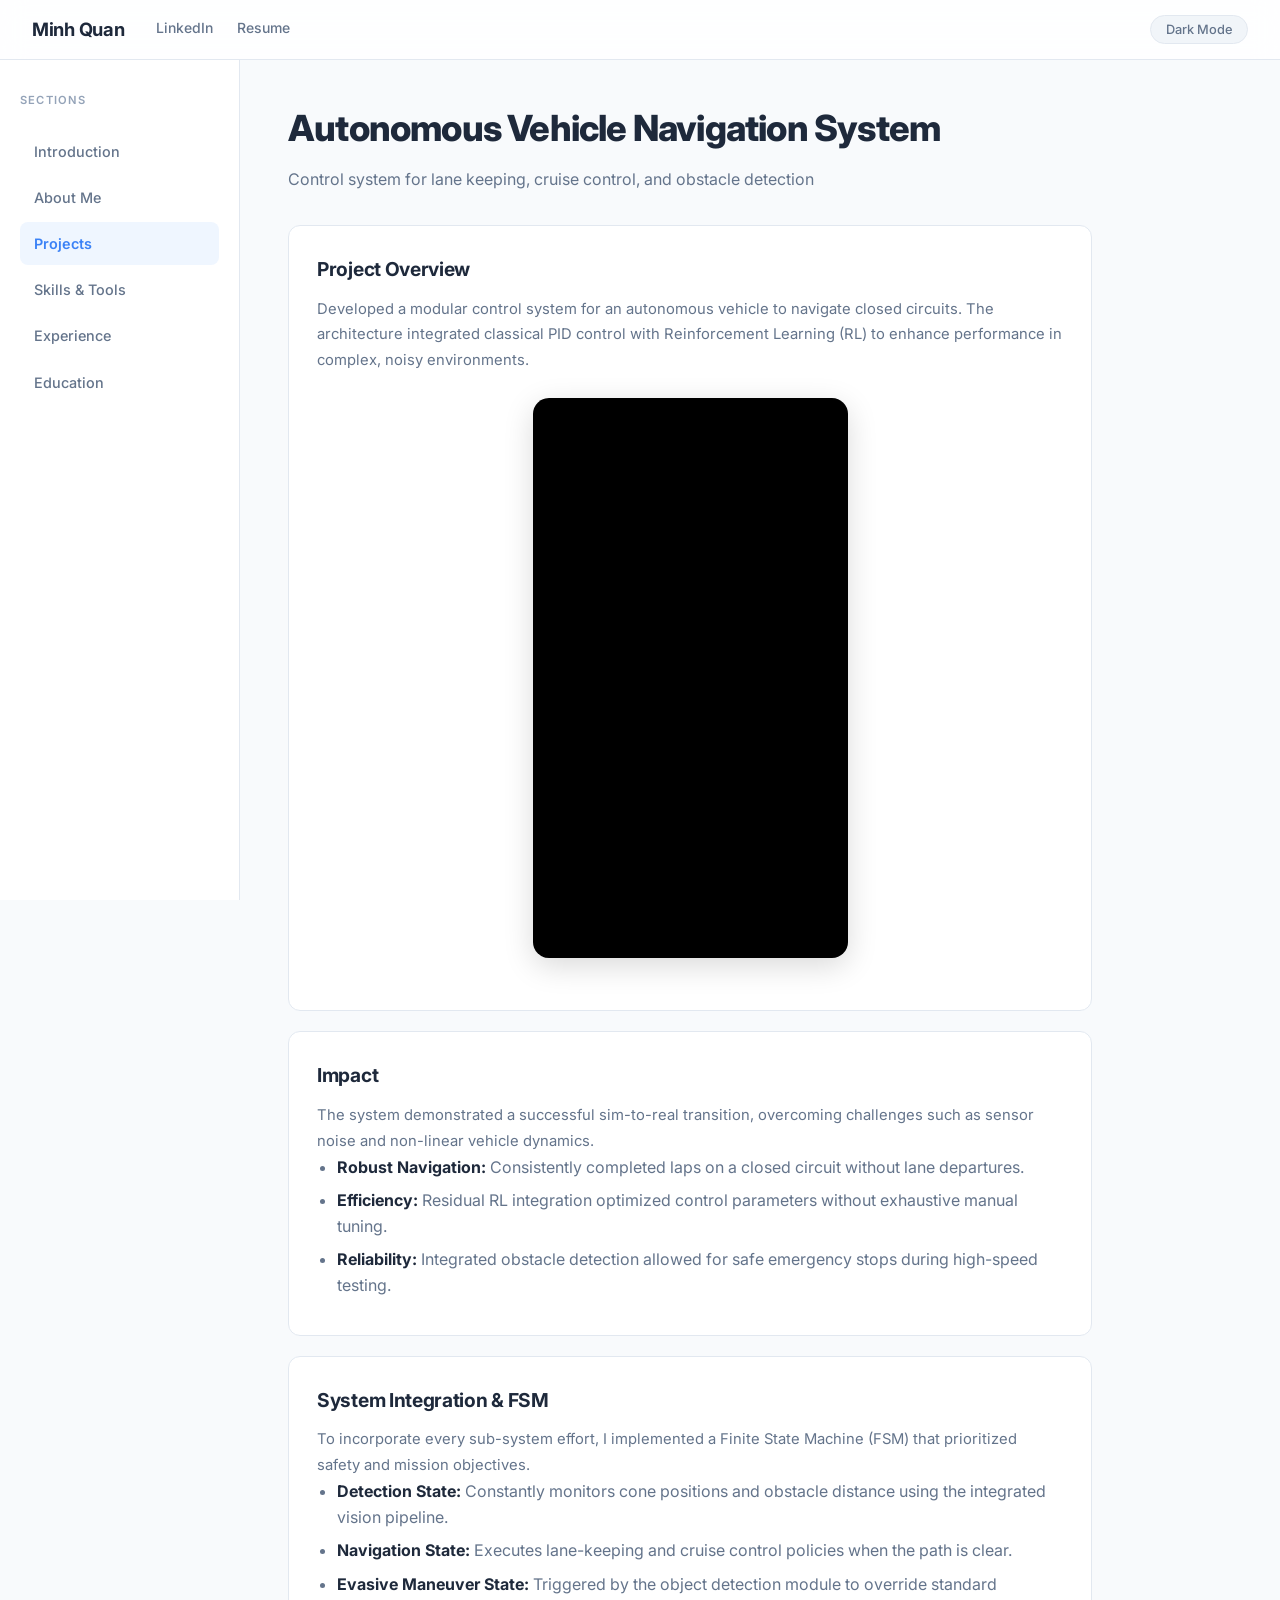
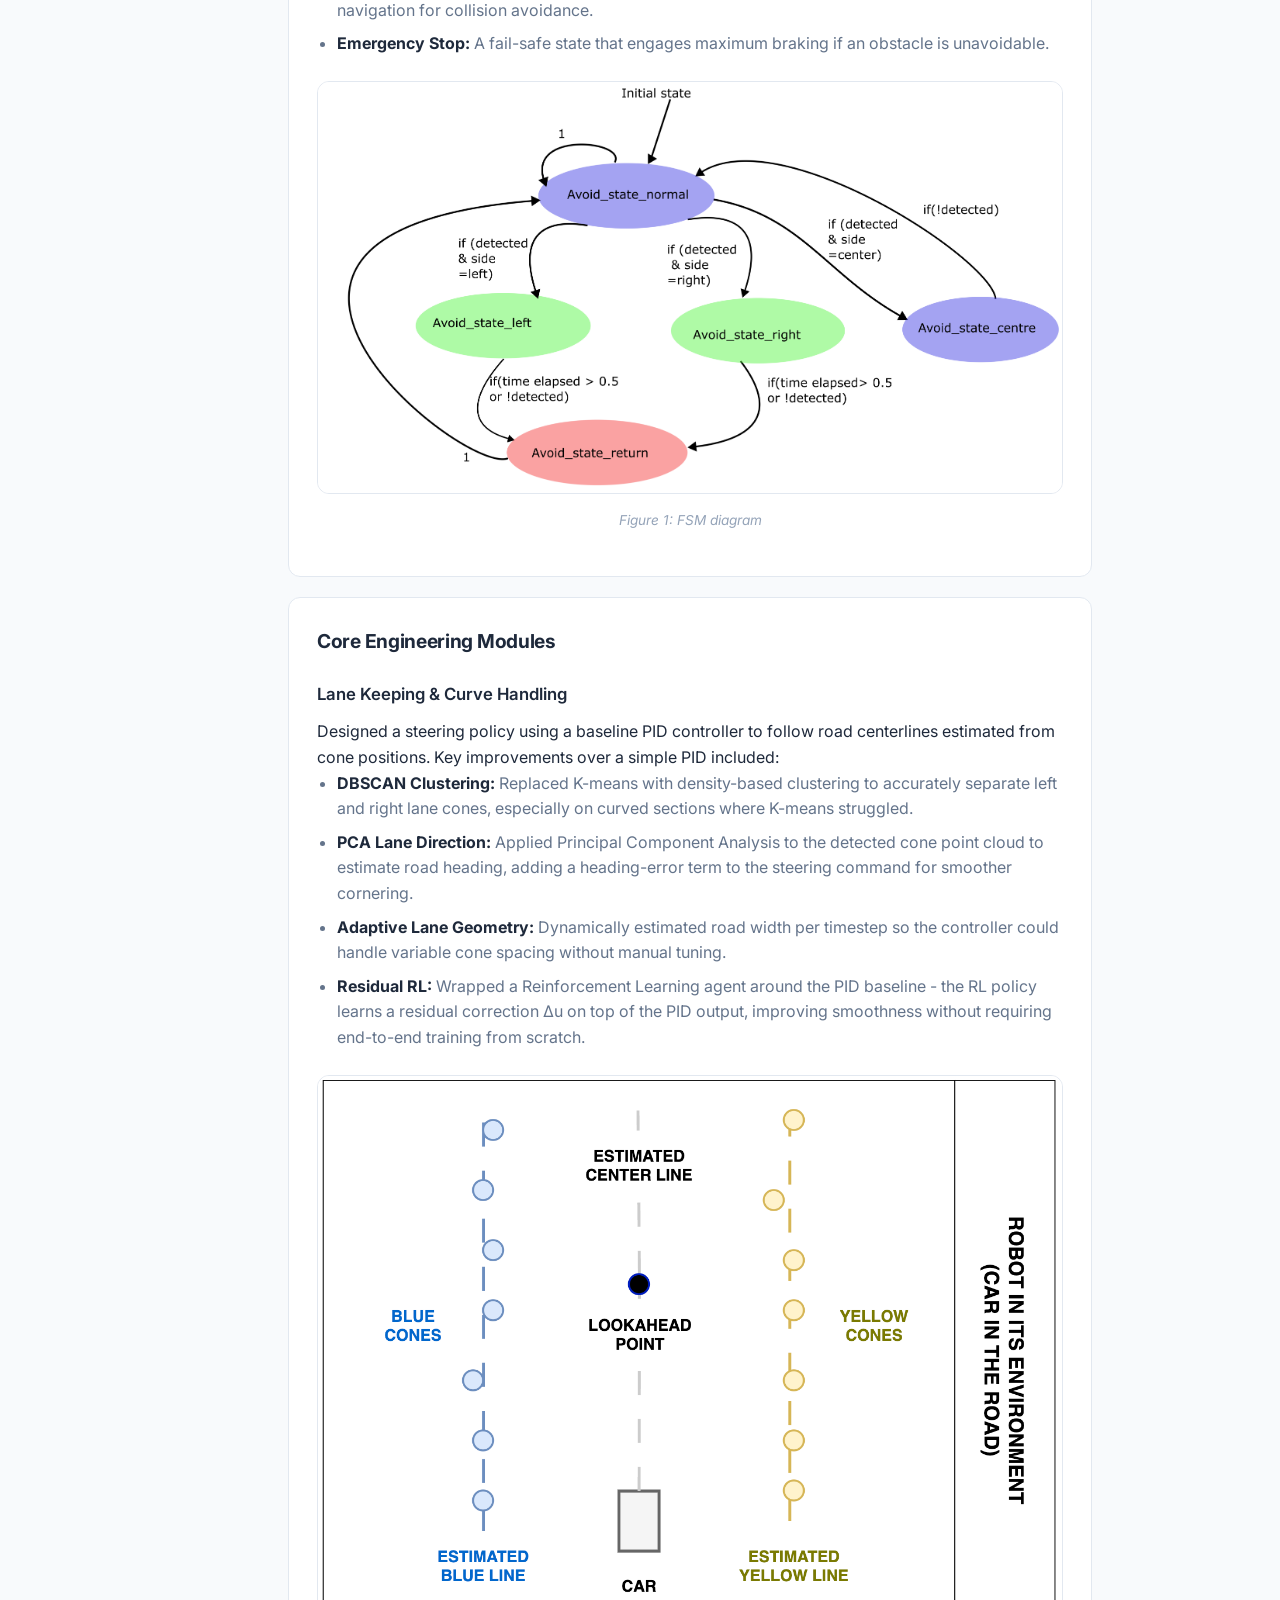
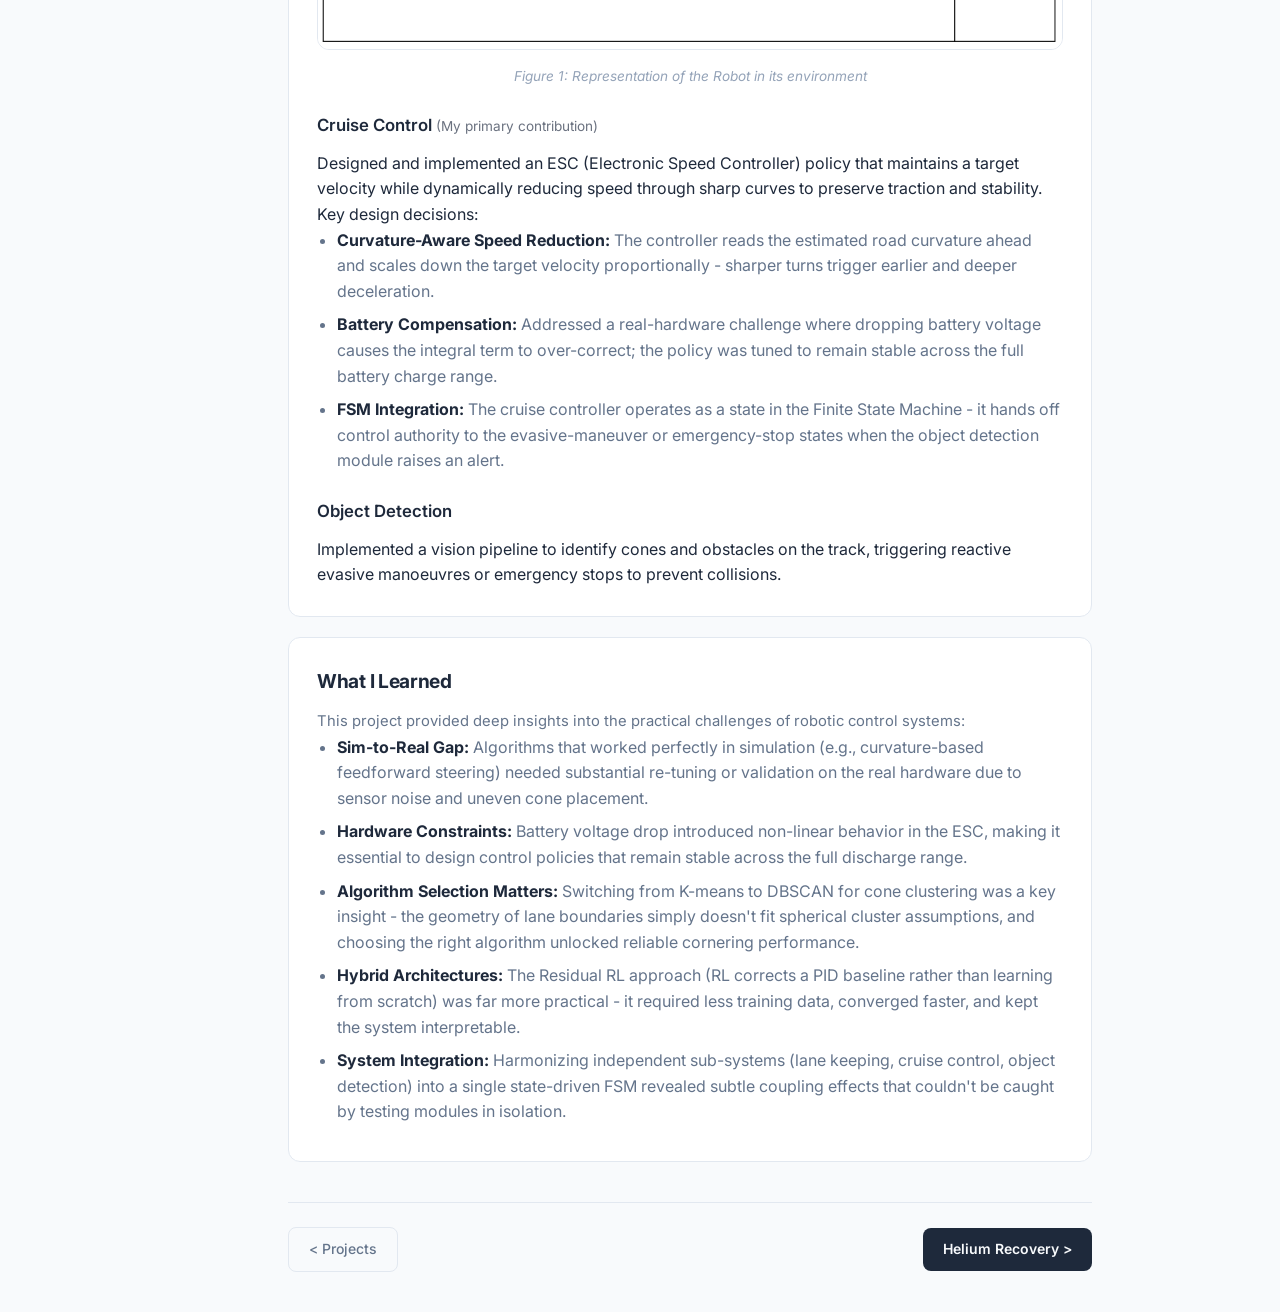
==== commit 39490124: "Replace em dashes with hyphens across all pages" ====
--- a/autonomous_car.html
+++ b/autonomous_car.html
@@ -110,7 +110,7 @@
           <li><strong>DBSCAN Clustering:</strong> Replaced K-means with density-based clustering to accurately separate left and right lane cones, especially on curved sections where K-means struggled.</li>
           <li><strong>PCA Lane Direction:</strong> Applied Principal Component Analysis to the detected cone point cloud to estimate road heading, adding a heading-error term to the steering command for smoother cornering.</li>
           <li><strong>Adaptive Lane Geometry:</strong> Dynamically estimated road width per timestep so the controller could handle variable cone spacing without manual tuning.</li>
-          <li><strong>Residual RL:</strong> Wrapped a Reinforcement Learning agent around the PID baseline — the RL policy learns a residual correction ∆u on top of the PID output, improving smoothness without requiring end-to-end training from scratch.</li>
+          <li><strong>Residual RL:</strong> Wrapped a Reinforcement Learning agent around the PID baseline - the RL policy learns a residual correction ∆u on top of the PID output, improving smoothness without requiring end-to-end training from scratch.</li>
         </ul>
         <img src="images/fig-1.png" alt="Robot in Environment" class="project-img">
         <p class="img-caption">Figure 1: Representation of the Robot in its environment</p>
@@ -118,9 +118,9 @@
         <h3>Cruise Control <span style="font-size:0.85rem; font-weight:400; color:#6b7280;">(My primary contribution)</span></h3>
         <p>Designed and implemented an ESC (Electronic Speed Controller) policy that maintains a target velocity while dynamically reducing speed through sharp curves to preserve traction and stability. Key design decisions:</p>
         <ul>
-          <li><strong>Curvature-Aware Speed Reduction:</strong> The controller reads the estimated road curvature ahead and scales down the target velocity proportionally — sharper turns trigger earlier and deeper deceleration.</li>
+          <li><strong>Curvature-Aware Speed Reduction:</strong> The controller reads the estimated road curvature ahead and scales down the target velocity proportionally - sharper turns trigger earlier and deeper deceleration.</li>
           <li><strong>Battery Compensation:</strong> Addressed a real-hardware challenge where dropping battery voltage causes the integral term to over-correct; the policy was tuned to remain stable across the full battery charge range.</li>
-          <li><strong>FSM Integration:</strong> The cruise controller operates as a state in the Finite State Machine — it hands off control authority to the evasive-maneuver or emergency-stop states when the object detection module raises an alert.</li>
+          <li><strong>FSM Integration:</strong> The cruise controller operates as a state in the Finite State Machine - it hands off control authority to the evasive-maneuver or emergency-stop states when the object detection module raises an alert.</li>
         </ul>
 
         <h3>Object Detection</h3>
@@ -137,8 +137,8 @@
         <ul>
           <li><strong>Sim-to-Real Gap:</strong> Algorithms that worked perfectly in simulation (e.g., curvature-based feedforward steering) needed substantial re-tuning or validation on the real hardware due to sensor noise and uneven cone placement.</li>
           <li><strong>Hardware Constraints:</strong> Battery voltage drop introduced non-linear behavior in the ESC, making it essential to design control policies that remain stable across the full discharge range.</li>
-          <li><strong>Algorithm Selection Matters:</strong> Switching from K-means to DBSCAN for cone clustering was a key insight — the geometry of lane boundaries simply doesn't fit spherical cluster assumptions, and choosing the right algorithm unlocked reliable cornering performance.</li>
-          <li><strong>Hybrid Architectures:</strong> The Residual RL approach (RL corrects a PID baseline rather than learning from scratch) was far more practical — it required less training data, converged faster, and kept the system interpretable.</li>
+          <li><strong>Algorithm Selection Matters:</strong> Switching from K-means to DBSCAN for cone clustering was a key insight - the geometry of lane boundaries simply doesn't fit spherical cluster assumptions, and choosing the right algorithm unlocked reliable cornering performance.</li>
+          <li><strong>Hybrid Architectures:</strong> The Residual RL approach (RL corrects a PID baseline rather than learning from scratch) was far more practical - it required less training data, converged faster, and kept the system interpretable.</li>
           <li><strong>System Integration:</strong> Harmonizing independent sub-systems (lane keeping, cruise control, object detection) into a single state-driven FSM revealed subtle coupling effects that couldn't be caught by testing modules in isolation.</li>
         </ul>
       </div>
